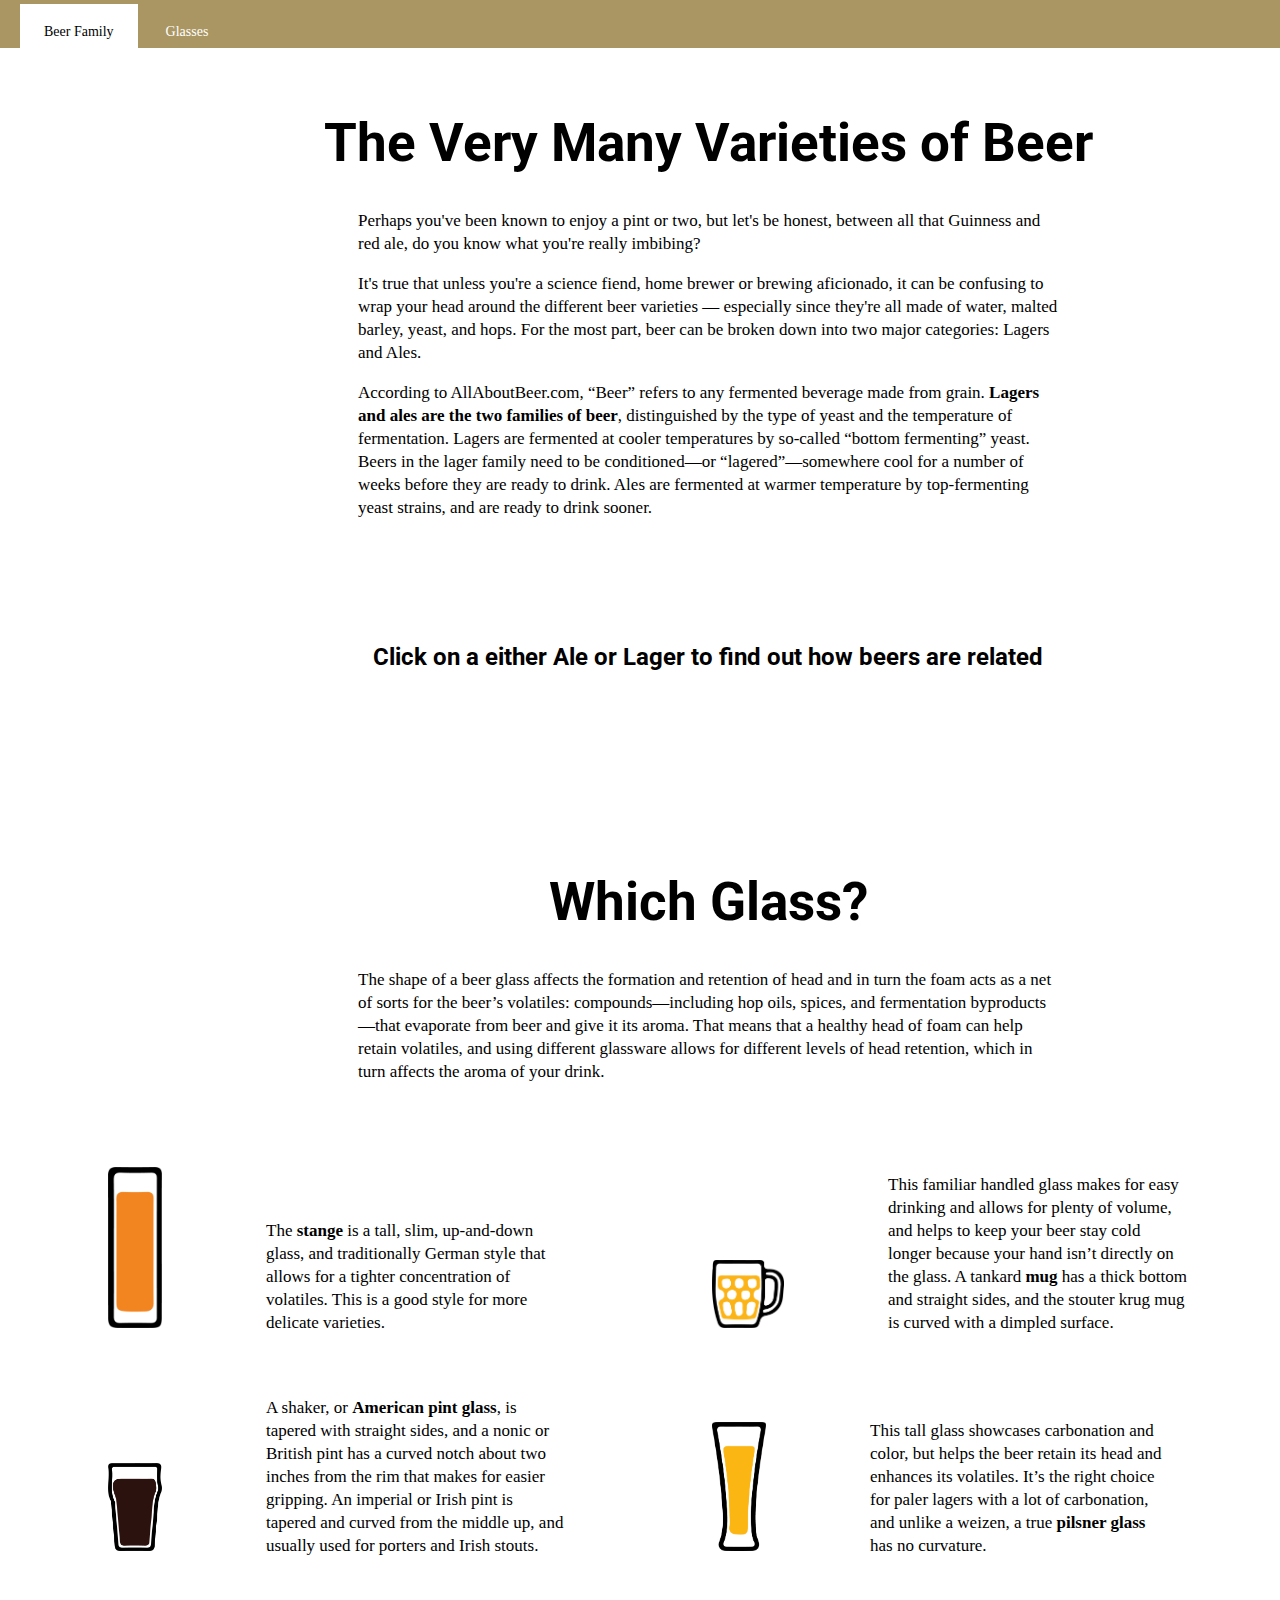
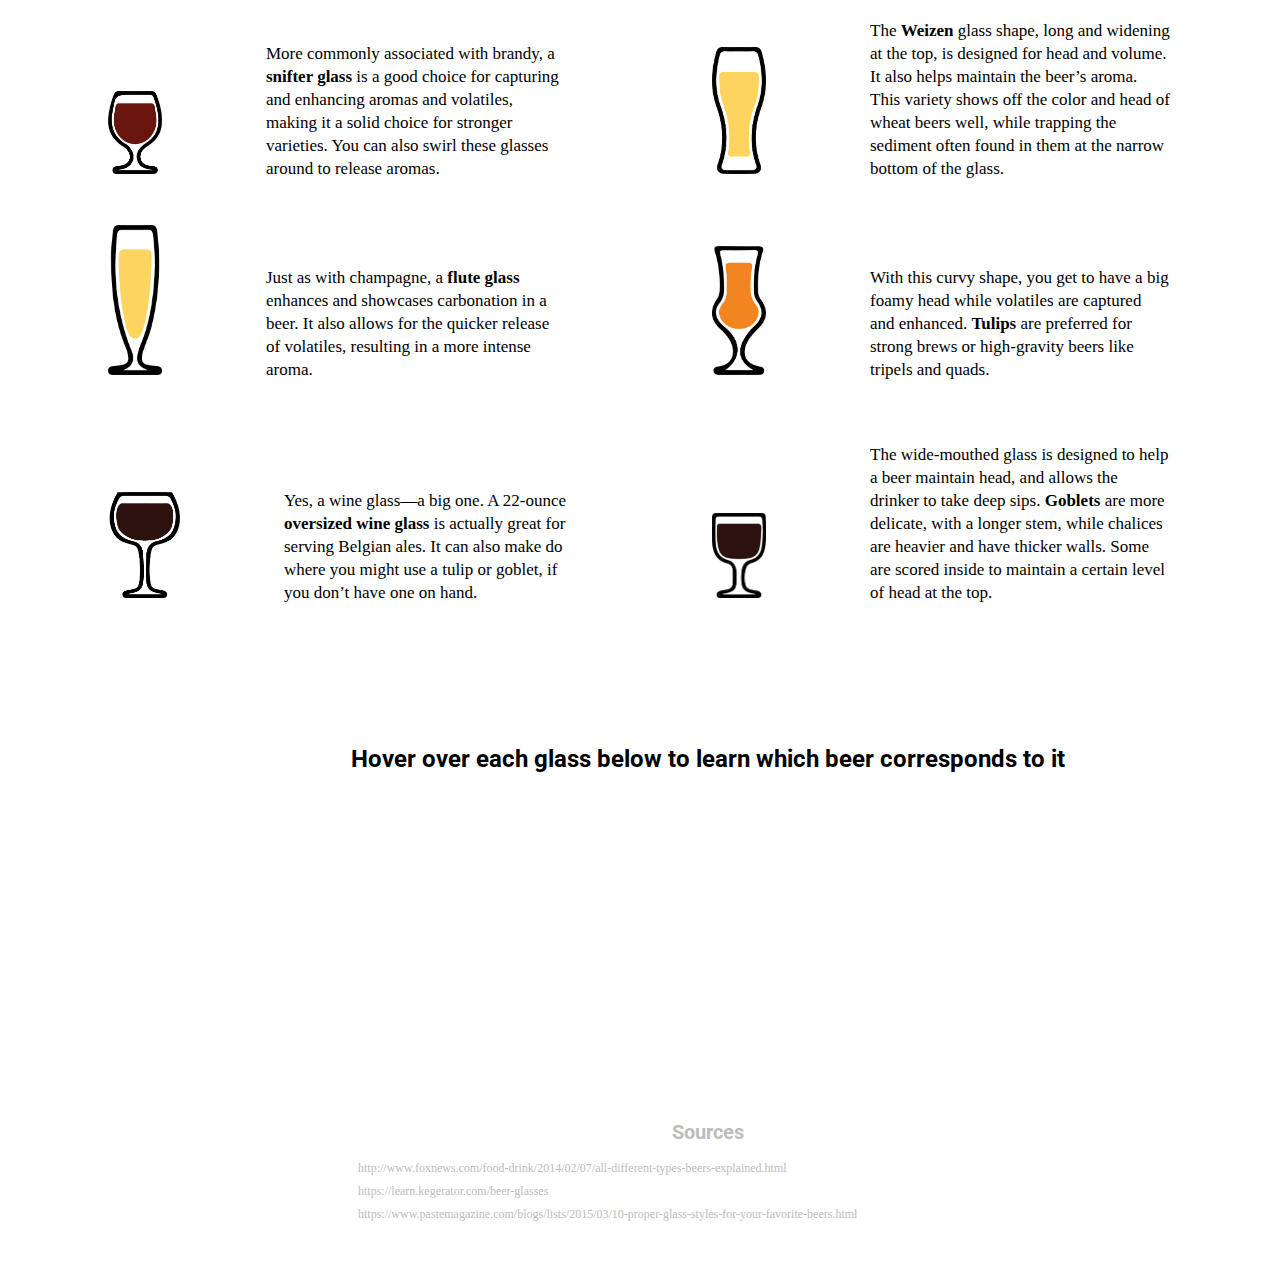
==== Beer-Project/index.html @ 9129c649 "Add files via upload" ====
<!DOCTYPE html>
<meta charset="utf-8">

<header>
<script src="https://ajax.googleapis.com/ajax/libs/jquery/3.2.1/jquery.min.js"></script>
<script
  src="https://code.jquery.com/jquery-1.8.3.min.js"
  integrity="sha256-YcbK69I5IXQftf/mYD8WY0/KmEDCv1asggHpJk1trM8="
  crossorigin="anonymous"></script>

<link href="https://fonts.googleapis.com/css?family=Roboto:100" rel="stylesheet">


<style>

section {
  padding-top: 40px;
}

.node {
  cursor: pointer;
}

.node circle {
  fill: #fff;
  stroke: steelblue;
  stroke-width: 1.5px;
}

.node text {
  font: 10px sans-serif;
}

.link {
  fill: none;
  stroke: #ccc;
  stroke-width: 1.5px;
}

.glassinfo{
  width: 600px;
  /*height: 400px;*/
  margin: 10 10 10 10;
  border: 0 0 0 0;
  display: inline-block;

}



.glassinfo p{
  display: inline-block;
  margin-left: auto ;
  margin-right: auto ;
  position: relative;
  padding: 28px 0 0 100px;

}

.wrapper {
  width: 1400px;
  height: 1000px;
  margin: 0 auto;
  position: relative;
  padding: 28px 0 0 0;
}

.glasses {
  width: 1400px;
/*  display: block;*/
  margin: auto;
  margin-left: auto ;
  margin-right: auto ;
  position: relative;
  padding: 28px 0 0 0;
}

.glassicon {
  display: inline-block;
  margin-left: auto ;
  margin-right: auto ;
  position: relative;
  padding: 28px 0 0 100px;
}

.instructions {
    height: 33px
    padding-top:100px

}

p {
  font-family: Georgia;
  font-size: 17px;
  width: 50%;
  margin-left: auto;
  margin-right: auto;
  line-height:23px;

}

h1 {
  font-family: "Roboto", Helvetica, Arial, sans-serif;
  font-size:53px;
  text-align: center;


}

h3 {
  font-family: "Roboto", Helvetica, Arial, sans-serif;
  font-size:24px;
  text-align: center;
  padding-top: 100px;
  padding-bottom: 50px;


}

nav {
  position: absolute;
  left: 0;
  right;
  0;
  top: 0px;
  background: #aa9663;
  display: block;
  width: 100%;
  padding: 4px 20px;
  height: 40px;
  z-index: 100;
}

nav a {
  font-family: "Georgia";
  font-size: 14px;
  color: #ffffff;
  padding: 20px 24px;
  display: block;
  float: left;
  text-decoration: none;
  margin-right: 4px;
}

nav a:hover,
nav a.active {
  background: white;
  color: black
}

.fixed {
  position: fixed;
  top: 0
}


</style>
</header>

<script type="text/javascript"> 
    //<![CDATA[ 
      window.onload=function(){ 
        $('nav a').on('click', function() {

    var scrollAnchor = $(this).attr('data-scroll'),
        scrollPoint = $('section[data-anchor="' + scrollAnchor + '"]').offset().top - 28;

    $('body,html').animate({
        scrollTop: scrollPoint
    }, 500);

    return false;

})


$(window).scroll(function() {
    var windscroll = $(window).scrollTop();
    if (windscroll >= 100) {
        $('nav').addClass('fixed');
        $('.wrapper section').each(function(i) {
            if ($(this).position().top <= windscroll - 20) {
                $('nav a.active').removeClass('active');
                $('nav a').eq(i).addClass('active');
            }
        });

    } else {

        $('nav').removeClass('fixed');
        $('nav a.active').removeClass('active');
        $('nav a:first').addClass('active');
    }

}).scroll();} 

</script> 



<head>
<title>The Very Many Varieties of Beer</title>
</head>

<body>
<script src="//d3js.org/d3.v3.min.js"></script>

<nav>

  <a href="#" data-scroll="top">Beer Family</a>
  <a href="#" data-scroll="WhichGlass">Glasses</a>

</nav>



<!-- EVERYTHING IS INSIDE THIS WRAPPER -->
<div class="wrapper">

   <section id="top" data-anchor="top">

    <h1>The Very Many Varieties of Beer</h1>

      <p>Perhaps you've been known to enjoy a pint or two, but let's be honest, between all that Guinness and red ale, do you know what you're really imbibing?</p>


      <p>It's true that unless you're a science fiend, home brewer or brewing aficionado, it can be confusing to wrap your head around the different beer varieties — especially since they're all made of water, malted barley, yeast, and hops. For the most part, beer can be broken down into two major categories: Lagers and Ales.</p>

      <p>According to AllAboutBeer.com, “Beer” refers to any fermented beverage made from grain. <b>Lagers and ales are the two families of beer</b>, distinguished by the type of yeast and the temperature of fermentation. Lagers are fermented at cooler temperatures by so-called “bottom fermenting” yeast. Beers in the lager family need to be conditioned—or “lagered”—somewhere cool for a number of weeks before they are ready to drink. Ales are fermented at warmer temperature by top-fermenting yeast strains, and are ready to drink sooner.</p>

      <div class="instructions">
        <h3>Click on a either Ale or Lager to find out how beers are related</h3>
      </div>

      

      <div class="tree">
        

      </div>

  </section>


  <section id="WhichGlass" data-anchor="WhichGlass">

    <h1 style="padding-top: 50px">Which Glass?</h1>

    <p>The shape of a beer glass affects the formation and retention of head and in turn the foam acts as a net of sorts for the beer’s volatiles: compounds—including hop oils, spices, and fermentation byproducts—that evaporate from beer and give it its aroma. That means that a healthy head of foam can help retain volatiles, and using different glassware allows for different levels of head retention, which in turn affects the aroma of your drink.</p>




    <div class="glasses" style="padding-bottom: 200px">

      <div class="glassinfo">
        <img class="glassicon" src="beer-glasses-icons/11.png" alt="Stange" height="9%" width="9%">
        <p>The <b>stange</b> is a tall, slim, up-and-down glass, and traditionally German style that allows for a tighter concentration of volatiles. This is a good style for more delicate varieties. </p>
        
      </div>

      <div class="glassinfo">
        <img class="glassicon" src="beer-glasses-icons/28.png" alt="Mug" height="12%" width="12%"> 
          
        <p>This familiar handled glass makes for easy drinking and allows for plenty of volume, and helps to keep your beer stay cold longer because your hand isn’t directly on the glass. A tankard <b>mug</b> has a thick bottom and straight sides, and the stouter krug mug is curved with a dimpled surface.</p>
        
      </div>

      <div class="glassinfo">
        <img class="glassicon" src="beer-glasses-icons/3.png" alt="Pint Glass" height="9%" width="9%">      
        <p>A shaker, or <b>American pint glass</b>, is tapered with straight sides, and a nonic or British pint has a curved notch about two inches from the rim that makes for easier gripping. An imperial or Irish pint is tapered and curved from the middle up, and usually used for porters and Irish stouts.</p>
        
      </div>

      <div class="glassinfo">
        <img class="glassicon" src="beer-glasses-icons/10.png" alt="Pilsner Glass" height="9%" width="9%">
        <p>This tall glass showcases carbonation and color, but helps the beer retain its head and enhances its volatiles. It’s the right choice for paler lagers with a lot of carbonation, and unlike a weizen, a true <b>pilsner glass</b> has no curvature.</p>
        
      </div>

      <div class="glassinfo">
        <img class="glassicon" src="beer-glasses-icons/12.png" alt="Snifter" height="9%" width="9%">
        <p>More commonly associated with brandy, a <b>snifter glass</b> is a good choice for capturing and enhancing aromas and volatiles, making it a solid choice for stronger varieties. You can also swirl these glasses around to release aromas.</p>
        
      </div>

      <div class="glassinfo">
        <img class="glassicon" src="beer-glasses-icons/7.png" alt="Weizen Glass" height="9%" width="9%">
        <p>The <b>Weizen</b> glass shape, long and widening at the top, is designed for head and volume. It also helps maintain the beer’s aroma. This variety shows off the color and head of wheat beers well, while trapping the sediment often found in them at the narrow bottom of the glass.</p>
        
      </div>

      <div class="glassinfo">
        <img class="glassicon" src="beer-glasses-icons/17.png" alt="Flute" height="9%" width="9%">
        <p>Just as with champagne, a <b>flute glass</b> enhances and showcases carbonation in a beer. It also allows for the quicker release of volatiles, resulting in a more intense aroma.</p>
        
      </div>

      <div class="glassinfo">
        <img class="glassicon" src="beer-glasses-icons/18.png" alt="Tulip" height="9%" width="9%">
        <p>With this curvy shape, you get to have a big foamy head while volatiles are captured and enhanced. <b>Tulips</b> are preferred for strong brews or high-gravity beers like tripels and quads.</p>
        
      </div>

      <div class="glassinfo">
        <img class="glassicon" src="beer-glasses-icons/31.png" alt="Oversized Wine Glass" height="12%" width="12%">
        <p>Yes, a wine glass—a big one. A 22-ounce <b>oversized wine glass</b> is actually great for serving Belgian ales. It can also make do where you might use a tulip or goblet, if you don’t have one on hand.</p>
        
      </div>

      <div class="glassinfo">
        <img class="glassicon" src="beer-glasses-icons/13.png" alt="Goblet" height="9%" width="9%">
        <p>The wide-mouthed glass is designed to help a beer maintain head, and allows the drinker to take deep sips. <b>Goblets</b> are more delicate, with a longer stem, while chalices are heavier and have thicker walls. Some are scored inside to maintain a certain level of head at the top.</p>
        
      </div>

      <div class="instructions">

        <h3>Hover over each glass below to learn which beer corresponds to it</h3>

      

    </div>

   
 
    </div>




  </section>
  <section class="sources" style="color: #bcbcbc; padding-bottom: 50px;">
    <h1 style="padding-top: 20px;  font-size: 20px">Sources</h1>

    <p style="font-size: 12px; margin: auto auto auto auto">http://www.foxnews.com/food-drink/2014/02/07/all-different-types-beers-explained.html</p>
    <p style="font-size: 12px; margin: auto auto auto auto">https://learn.kegerator.com/beer-glasses</p>
    <p style="font-size: 12px; margin: auto auto auto auto">https://www.pastemagazine.com/blogs/lists/2015/03/10-proper-glass-styles-for-your-favorite-beers.html</p>


    

  </section>


</div>





<script>






// NETWORK DIAGRAM BEGINS HERE


var margin = {top: 20, right: 120, bottom: 20, left: 120},
    width = 1360 - margin.right - margin.left,
    height = 500 - margin.top - margin.bottom;

var i = 0,
    duration = 750,
    root;

var tree = d3.layout.tree()
    .size([height, width]);

var diagonal = d3.svg.diagonal()
    .projection(function(d) { return [d.y, d.x]; });

var svg = d3.select("body").selectAll("div.tree").append("svg")
    .attr("width", width + margin.right + margin.left)
    .attr("height", height + margin.top + margin.bottom)
  .append("g")
    .attr("transform", "translate(" + margin.left + "," + margin.top + ")");

d3.json("flare2.json", function(error, flare) {
  if (error) throw error;

  root = flare;
  root.x0 = height / 2;
  root.y0 = 0;

  function collapse(d) {
    if (d.children) {
      d._children = d.children;
      d._children.forEach(collapse);
      d.children = null;
    }
  }

  root.children.forEach(collapse);
  update(root);
});

d3.select(self.frameElement).style("height", "800px");

function update(source) {

  // Compute the new tree layout.
  var nodes = tree.nodes(root).reverse(),
      links = tree.links(nodes);

  // Normalize for fixed-depth.
  nodes.forEach(function(d) { d.y = d.depth * 180; });

  // Update the nodes…
  var node = svg.selectAll("g.node")
      .data(nodes, function(d) { return d.id || (d.id = ++i); });

  // Enter any new nodes at the parent's previous position.
  var nodeEnter = node.enter().append("g")
      .attr("class", "node")
      .attr("transform", function(d) { return "translate(" + source.y0 + "," + source.x0 + ")"; })
      .on("click", click);

  nodeEnter.append("circle")
      .attr("class", "tree")
      .attr("r", 1e-6)
      .style("fill", function(d) { return d._children ? "lightsteelblue" : "#fff"; });

  nodeEnter.append("text")
      .attr("x", function(d) { return d.children || d._children ? -10 : 10; })
      .attr("dy", ".35em")
      .attr("text-anchor", function(d) { return d.children || d._children ? "end" : "start"; })
      .text(function(d) { return d.name; })
      .style("fill-opacity", function(d){
        if (d.beer == 1){
          return .1;
        } else{
          return 1e-6;

        }

      }
        )

      ;

  // Transition nodes to their new position.
  var nodeUpdate = node.transition()
      .duration(duration)
      .attr("transform", function(d) { return "translate(" + d.y + "," + d.x + ")"; });

  nodeUpdate.select("circle")
      .attr("r", 4.5)
      .style("fill", function(d) { 
        if (d.beer == 1){
          return "#aa9663"
        } else{
          return d._children ? "lightsteelblue" : "#fff"; }

        }
        )
      .style("stroke", function(d) { 
        if (d.beer == 1){
          return "#645326"
        } else{
          return "steelblue"; }

        }
        )
      ;

  nodeUpdate.select("text")
      .style("fill-opacity", 1)
      .style("fill", function(d){
        if (d.beer == 1){
          return "#645326";
        } else{
          return "black";

        }

      }
        )


      ;

  // Transition exiting nodes to the parent's new position.
  var nodeExit = node.exit().transition()
      .duration(duration)
      .attr("transform", function(d) { return "translate(" + source.y + "," + source.x + ")"; })
      .remove();

  nodeExit.select("circle")
      .attr("r", 1e-6);

  nodeExit.select("text")
      .style("fill-opacity", 1e-6);

  // Update the links…
  var link = svg.selectAll("path.link")
      .data(links, function(d) { return d.target.id; });

  // Enter any new links at the parent's previous position.
  link.enter().insert("path", "g")
      .attr("class", "link")
      .attr("d", function(d) {
        var o = {x: source.x0, y: source.y0};
        return diagonal({source: o, target: o});
      });

  // Transition links to their new position.
  link.transition()
      .duration(duration)
      .attr("d", diagonal);

  // Transition exiting nodes to the parent's new position.
  link.exit().transition()
      .duration(duration)
      .attr("d", function(d) {
        var o = {x: source.x, y: source.y};
        return diagonal({source: o, target: o});
      })
      .remove();

  // Stash the old positions for transition.
  nodes.forEach(function(d) {
    d.x0 = d.x;
    d.y0 = d.y;
  });
}

// Toggle children on click.
function click(d) {
  if (d.children) {
    d._children = d.children;
    d.children = null;
  } else {
    d.children = d._children;
    d._children = null;
  }
  update(d);
}

</script>


<!-- D3 FOR NETWORK OF BEER AND GLASSES -->

<script>


  

var width = 1460,
    height = 700

var svg2 = d3.select("body").selectAll("div.glasses").append("svg")
    .attr("width", width)
    .attr("class", "networkgraph")
    .attr("height", height);

var force = d3.layout.force()
    .gravity(.04)
    .distance(90)
    .charge(-100)
    .size([width, height]);

d3.json("graphFile3.json", function(json) {

  json.links.forEach(function(d){
    d.source = d.source_id;    
    d.target = d.target_id;
  });
  
  force
      .nodes(json.nodes)
      .links(json.links)
      .start();

  var link = svg2.selectAll(".link")
      .data(json.links)
    .enter().append("line")
      .attr("class", "link")
    .style("stroke-width", function(d) { return Math.sqrt(d.weight); });

  var node = svg2.selectAll(".node")
      .data(json.nodes)
    .enter().append("g")
      .attr("class", "node")
      .attr("class2", function(d){
        return d.source_id;
      })
      .on("mouseover", mouseover)
      .on("mouseout", mouseout)
      .on("click",click)
      .call(force.drag);


  svg2.append("image")
      .attr("xlink:href", function(d) { return "beer-glasses-icons/snifter.png"; })
      .attr("class", "snifterr")
      .attr("x", "15px")
      .attr("y", "0px")
      .attr("width", "100px")
      .attr("height", "100px")
      .on("mouseover", mouseoverSnifter)
      .on("mouseout", mouseout);

  svg2.append("image")
      .attr("xlink:href", function(d) { return "beer-glasses-icons/flute.png"; })
      .attr("class", "flutee")
      .attr("x", "15px")
      .attr("y", "115px")
      .attr("width", "100px")
      .attr("height", "100px")
      .on("mouseover", mouseoverFlute)
      .on("mouseout", mouseout);

  svg2.append("image")
      .attr("xlink:href", function(d) { return "beer-glasses-icons/stange.png"; })
      .attr("class", "stangee")
      .attr("x", "15px")
      .attr("y", "230px")
      .attr("width", "100px")
      .attr("height", "100px")
      .on("mouseover", mouseoverStange)
      .on("mouseout", mouseout);

  svg2.append("image")
      .attr("xlink:href", function(d) { return "beer-glasses-icons/tulip.png"; })
      .attr("class", "tulipp")
      .attr("x", "15px")
      .attr("y", "345px")
      .attr("width", "100px")
      .attr("height", "100px")
      .on("mouseover", mouseoverTulip)
      .on("mouseout", mouseout);;

  svg2.append("image")
      .attr("xlink:href", function(d) { return "beer-glasses-icons/oversizedwine.png"; })
      .attr("class", "oversizedwinee")
      .attr("x", "15px")
      .attr("y", "460px")
      .attr("width", "100px")
      .attr("height", "100px")
      .on("mouseover", mouseoverOversizewine)
      .on("mouseout", mouseout);;

  svg2.append("image")
      .attr("xlink:href", function(d) { return "beer-glasses-icons/mug.png"; })
      .attr("class", "mugg")
      .attr("x", "115px")
      .attr("y", "0px")
      .attr("width", "100px")
      .attr("height", "100px")
      .on("mouseover", mouseoverMug)
      .on("mouseout", mouseout);;

  svg2.append("image")
      .attr("xlink:href", function(d) { return "beer-glasses-icons/goblet.png"; })
      .attr("class", "goblett")
      .attr("x", "115px")
      .attr("y", "115px")
      .attr("width", "100px")
      .attr("height", "100px")
      .on("mouseover", mouseoverGoblet)
      .on("mouseout", mouseout);;

  svg2.append("image")
      .attr("xlink:href", function(d) { return "beer-glasses-icons/pint.png"; })
      .attr("class", "pintt")
      .attr("x", "115px")
      .attr("y", "230px")
      .attr("width", "100px")
      .attr("height", "100px")
      .on("mouseover", mouseoverPint)
      .on("mouseout", mouseout);;

  svg2.append("image")
      .attr("xlink:href", function(d) { return "beer-glasses-icons/weizen.png"; })
      .attr("class", "weizenn")
      .attr("x", "115px")
      .attr("y", "345px")
      .attr("width", "100px")
      .attr("height", "100px")
      .on("mouseover", mouseoverWeizen)
      .on("mouseout", mouseout);;

  svg2.append("image")
      .attr("xlink:href", function(d) { return "beer-glasses-icons/pilsner.png"; })
      .attr("class", "pilsnerr")
      .attr("x", "115px")
      .attr("y", "460px")
      .attr("width", "100px")
      .attr("height", "100px")
      .on("mouseover", mouseoverPilsner)
      .on("mouseout", mouseout);;





  Allglasses = d3.selectAll(".glass")



  function mouseoverSnifter(){

    svg2.append("text")
    .attr("class", "glassName")
    .text("Snifter")
    .attr("x", "35px")
    .attr("y", "650px")
    .style("fill", "black")
    .style("font-size","75px")


    var str1 = "."
    var lst = [
    "American.Strong.Ale",
    "Barely.wine",
    "Belgian.Dark.Ale",
    "Belgian.Pale.Ale",
    "Belgian.Strong.Dark.Ale",
    "Belgian.Strong.Pale.Ale",
    "Double.IPA",
    "Eisbock",
    "Flanders.Red.Ale",
    "Foreign.Stout",
    "Fruit",
    "Gueuze",
    "Imperial.Stout",
    "Old.Ale",
    "Oud.Bruin",
    "Quadrupel",
    "Scotch Ale",
    "Tripel",
    "Wheat.wine"
    ]

    for (var i = 0; i < lst.length; i++) {
      d3.selectAll("circle").filter(str1.concat(lst[i]))
      .style("fill","#99fd17")
      .transition()
      .duration(50)
      .attr("r", 10)
    }



  }

  function mouseoverFlute(){

    svg2.append("text")
    .attr("class", "glassName")
    .text("Flute")
    .attr("x", "35px")
    .attr("y", "650px")
    .style("fill", "black")
    .style("font-size","75px")


    var str1 = "."
    var lst = [
    "American.Wild.Ale",
    "Biere.de.Champagne",
    "Bock",
    "Eisbock",
    "European.Strong.Lager",
    "Faro",
    "Flanders.Red.Ale",
    "Fruit",
    "German.Pilsener",
    "Gueuze",
    "Maibock",
    "Munich.Dunkel",
    "Schwarzbier",
    "Unblended",
    "Vienna.Lager",
    "Weizenbock"
    ]

    for (var i = 0; i < lst.length; i++) {
      d3.selectAll("circle").filter(str1.concat(lst[i]))
      .style("fill","#99fd17")
      .transition()
      // .duration(50)
      .attr("r", 10)
    }

  }

  function mouseoverWeizen(){

    svg2.append("text")
    .attr("class", "glassName")
    .text("Weizen")
    .attr("x", "35px")
    .attr("y", "650px")
    .style("fill", "black")
    .style("font-size","75px")

    var str1 = "."
    var lst = [
    "American Wheat Ale",
    "Dunkel",
    "Gose",
    "Hefeweizen",
    "Weizen",
    "Weizenbock"
    ]

    for (var i = 0; i < lst.length; i++) {
      d3.selectAll("circle").filter(str1.concat(lst[i]))
      .style("fill","#99fd17")
      .transition()
      .duration(50)
      .attr("r", 10)
    }

  }

  function mouseoverStange(){
    svg2.append("text")
    .attr("class", "glassName")
    .text("Stange")
    .attr("x", "35px")
    .attr("y", "650px")
    .style("fill", "black")
    .style("font-size","75px")

    var str1 = "."
    var lst = [
    "Altbier",
    "Bock",
    "Faro",
    "Fruit",
    "Gose",
    "Gueuze",
    "Kolsch",
    "Rauchbier",
    "Unblended"
    ]

    for (var i = 0; i < lst.length; i++) {
      d3.selectAll("circle").filter(str1.concat(lst[i]))
      .style("fill","#99fd17")
      .transition()
      .duration(50)
      .attr("r", 10)
    }

  }

  function mouseoverTulip(){
    svg2.append("text")
    .attr("class", "glassName")
    .text("Tulip")
    .attr("x", "35px")
    .attr("y", "650px")
    .style("fill", "black")
    .style("font-size","75px")


    var str1 = "."
    var lst = [
    "American.Wild.Ale",
    "Belgian.Dark",
    "Belgian.Pale.Ale",
    "Belgian.Strong.Dark.Ale",
    "Belgian.Strong.Pale.Ale",
    "Biere.de.Garde",
    "Double.IPA",
    "Flanders.Red.Ale",
    "Fruit",
    "Gueuze",
    "Oud.Bruin",
    "Quadrupel",
    "Saison",
    "Scotch.Ale"
    ]

    for (var i = 0; i < lst.length; i++) {
      d3.selectAll("circle").filter(str1.concat(lst[i]))
      .style("fill","#99fd17")
      .transition()
      .duration(50)
      .attr("r", 10)
    }

  }

  function mouseoverOversizewine(){
    svg2.append("text")
    .attr("class", "glassName")
    .text("Oversized Wine Glass")
    .attr("x", "35px")
    .attr("y", "650px")
    .style("fill", "black")
    .style("font-size","75px")


    var str1 = "."
    var lst = [
    "American.Wild.Ale",
    "Belgian.Dark.Ale",
    "Belgian.Pale.Ale",
    "Belgian.Strong.Dark.Ale",
    "Belgian.Strong.Pale.Ale",
    "Biere.de.Garde",
    "Double.IPA",
    "Eisbock",
    "Imperial.Stout",
    "Old.Ale",
    "Saison",
    "Wheat.wine"
    ]

    for (var i = 0; i < lst.length; i++) {
      d3.selectAll("circle").filter(str1.concat(lst[i]))
      .style("fill","#99fd17")
      .transition()
      .duration(50)
      .attr("r", 10)
    }

  }

  function mouseoverMug(){
    svg2.append("text")
    .attr("class", "glassName")
    .text("Strouter Mug")
    .attr("x", "35px")
    .attr("y", "650px")
    .style("fill", "black")
    .style("font-size","75px")


    var str1 = "."
    var lst = [
    "Amber.Ale",
    "American.Pale.Ale",
    "American.Porter",
    "American.Stout",
    "American.Strong.Ale",
    "American.Wheat.Ale",
    "Baltic.Porter",
    "Black.IPA",
    "Blonde.Ale",
    "Bock",
    "Brown.Ale",
    "California.Common",
    "Cream.Ale",
    "Doppelbock",
    "English.Pale.Ale",
    "English.Porter",
    "English.Strong.Ale",
    "European.Dark.Lager",
    "Fruit",
    "German.Pilsener",
    "India.Pale.Ale",
    "Keller.bier",
    "Helles",
    "Malt.Liquor",
    "Marzen",
    "Mild.Ale",
    "Oatmeal.Stout",
    "ESB",
    "Rauchbier",
    "Roggenbier",
    "Sahti",
    "Sweet.Stout",
    "Vienna.Lager",
    "Witbier"
    ]

    for (var i = 0; i < lst.length; i++) {
      d3.selectAll("circle").filter(str1.concat(lst[i]))
      .style("fill","#99fd17")
      .transition()
      .duration(50)
      .attr("r", 10)
    }

  }

  function mouseoverGoblet(){
    svg2.append("text")
    .attr("class", "glassName")
    .text("Goblet")
    .attr("x", "35px")
    .attr("y", "650px")
    .style("fill", "black")
    .style("font-size","75px")


    var str1 = "."
    var lst = [
    "Belgian.Strong.Dark.Ale",
    "Berliner.Weisse",
    "Dubbel",
    "Quadrupel",
    "Tripel"
    ]

    for (var i = 0; i < lst.length; i++) {
      d3.selectAll("circle").filter(str1.concat(lst[i]))
      .style("fill","#99fd17")
      .transition()
      .duration(50)
      .attr("r", 10)
    }

  }

  function mouseoverPint(){
    svg2.append("text")
    .attr("class", "glassName")
    .text("Pint")
    .attr("x", "35px")
    .attr("y", "650px")
    .style("fill", "black")
    .style("font-size","75px")


    var str1 = "."
    var lst = [
    "Amber.Ale",
    "American.Adjunct.Lager",
    "American.Dark",
    "American.Pale.Ale",
    "American.Porter",
    "American.Stout",
    "American.Strong.Ale",
    "American.Wheat.Ale",
    "Baltic.Porter",
    "Barely.Wine",
    "Berliner.Weisse",
    "Blonde.Ale",
    "Brown.Ale",
    "California.Common",
    "Cream.Ale",
    "Bitter",
    "English.Porter",
    "English.Strong.Ale",
    "European.Dark.Lager",
    "Foreign.Stout",
    "Fruit",
    "Imperial.Stout",
    "India.Pale.Ale",
    "Light.Ale",
    "Malt.Liquor",
    "Marzen",
    "Mild.Ale",
    "Oatmeal.Stout",
    "Old.Ale",
    "ESB",
    "Pumpkin.Ale",
    "Sahti",
    "Saison",
    "Scotch.Ale",
    "Sweet.Stout",
    "Winter.Warmer",
    "Witbier"
    ]

    for (var i = 0; i < lst.length; i++) {
      d3.selectAll("circle").filter(str1.concat(lst[i]))
      .style("fill","#99fd17")
      .transition()
      .duration(50)
      .attr("r", 10)
    }

  }

  function mouseoverPilsner(){
     svg2.append("text")
    .attr("class", "glassName")
    .text("Pilsner")
    .attr("x", "35px")
    .attr("y", "650px")
    .style("fill", "black")
    .style("font-size","75px")


    var str1 = "."
    var lst = [

    "American.Imperial.Pilsner",
    "American.Adjunct.Lager",
    "Pilsner",
    "American.Pale.Lager",
    "Bock",
    "California.Common",
    "Doppelbock",
    "Dortmunder",
    "European.Dark.Lager",
    "European.Pale.Lager",
    "European.Strong.Lager",
    "German.Pilsener",
    "Japanese Rice Lager",
    "Helles",
    "Malt.Liquor",
    "Munich.Dunkel",
    "Schwarzbier",
    "Vienna.Lager",
    "Witbier"

    ]

    for (var i = 0; i < lst.length; i++) {
      d3.selectAll("circle").filter(str1.concat(lst[i]))
      .style("fill","#99fd17")
      .transition()
      .duration(50)
      .attr("r", 10)
    }

  }



  function mouseover(){

    d3.select(this).select("circle")
    .transition()
    .duration(50)
    // .style("fill","#99fd17")
    .attr("r", function(d) { 

        if (d.group == 1){
          return 52;

        } else if (d.group == 2){
          return 15;

        } else if (d.group == 3){
          return 10;

        } else if (d.group == 4){
          return 8;

        } else if (d.group == 5){
          return 5;

        } else {
          return 1;

        }

      });

    d3.select(this).select("text")
    .style("font-size","100%")

 ;
  }



  function mouseout(){

    d3.selectAll(".glassName").remove()
    d3.select(".networkgraph").selectAll("circle")
    // .transition()
    // .duration(450)
    .style("fill","white")
    .attr("r", function(d) { 

        if (d.group == 1){
          return 50;

        } else if (d.group == 2){
          return 10;

        } else if (d.group == 3){
          return 6;

        } else if (d.group == 4){
          return 4;

        } else if (d.group == 5){
          return 2;

        } else if (d.group == 6){
          return 1;

        } else {
          return 4.5;

        }

      })

    d3.select(this).select("text")
    .style("font-size","10px")






    ;
  }

  node.append("circle")
  //DEPENDING ON 'GROUP' SIZE, THE RADIUS OF THE CIRCLE IS LARGER
  //MAKES THE CLASS NAME OF EACH CIRCLE EQUAL TO THE NAME OF THE BEER
      .attr("class", function(d){
        return d.name;
      })
      .attr("r", function(d) { 

        if (d.group == 1){
          return 50;

        } else if (d.group == 2){
          return 10;

        } else if (d.group == 3){
          return 6;

        } else if (d.group == 4){
          return 4;

        } else if (d.group == 5){
          return 2;

        } else if (d.group == 6){
          return 1;

        } else {
          return 4.5;

        }

      });

  node.append("text")
      // PLACEMENT OF THE TEXT IN RELATION TO THE NODE
      .style("font-size","10px")
      .attr("dx",function(d) {
        if (d.name == "Lager"){
          return -18;

        } else if (d.name == "Ale"){
          return -12;
        }
          else {
          return 12;

        }})

      .attr("dy", ".35em")
      .text(function(d) { return d.name })
      .style("fill",function(d){
        if (d.group == 6){
          return "black"
        }


      })
      

      ;

  force.on("tick", function() {
    link.attr("x1", function(d) { return d.source.x; })
        .attr("y1", function(d) { return d.source.y; })
        .attr("x2", function(d) { return d.target.x; })
        .attr("y2", function(d) { return d.target.y; });

    node.attr("transform", function(d) { return "translate(" + d.x + "," + d.y + ")"; });
  });
});

</script>










</body>
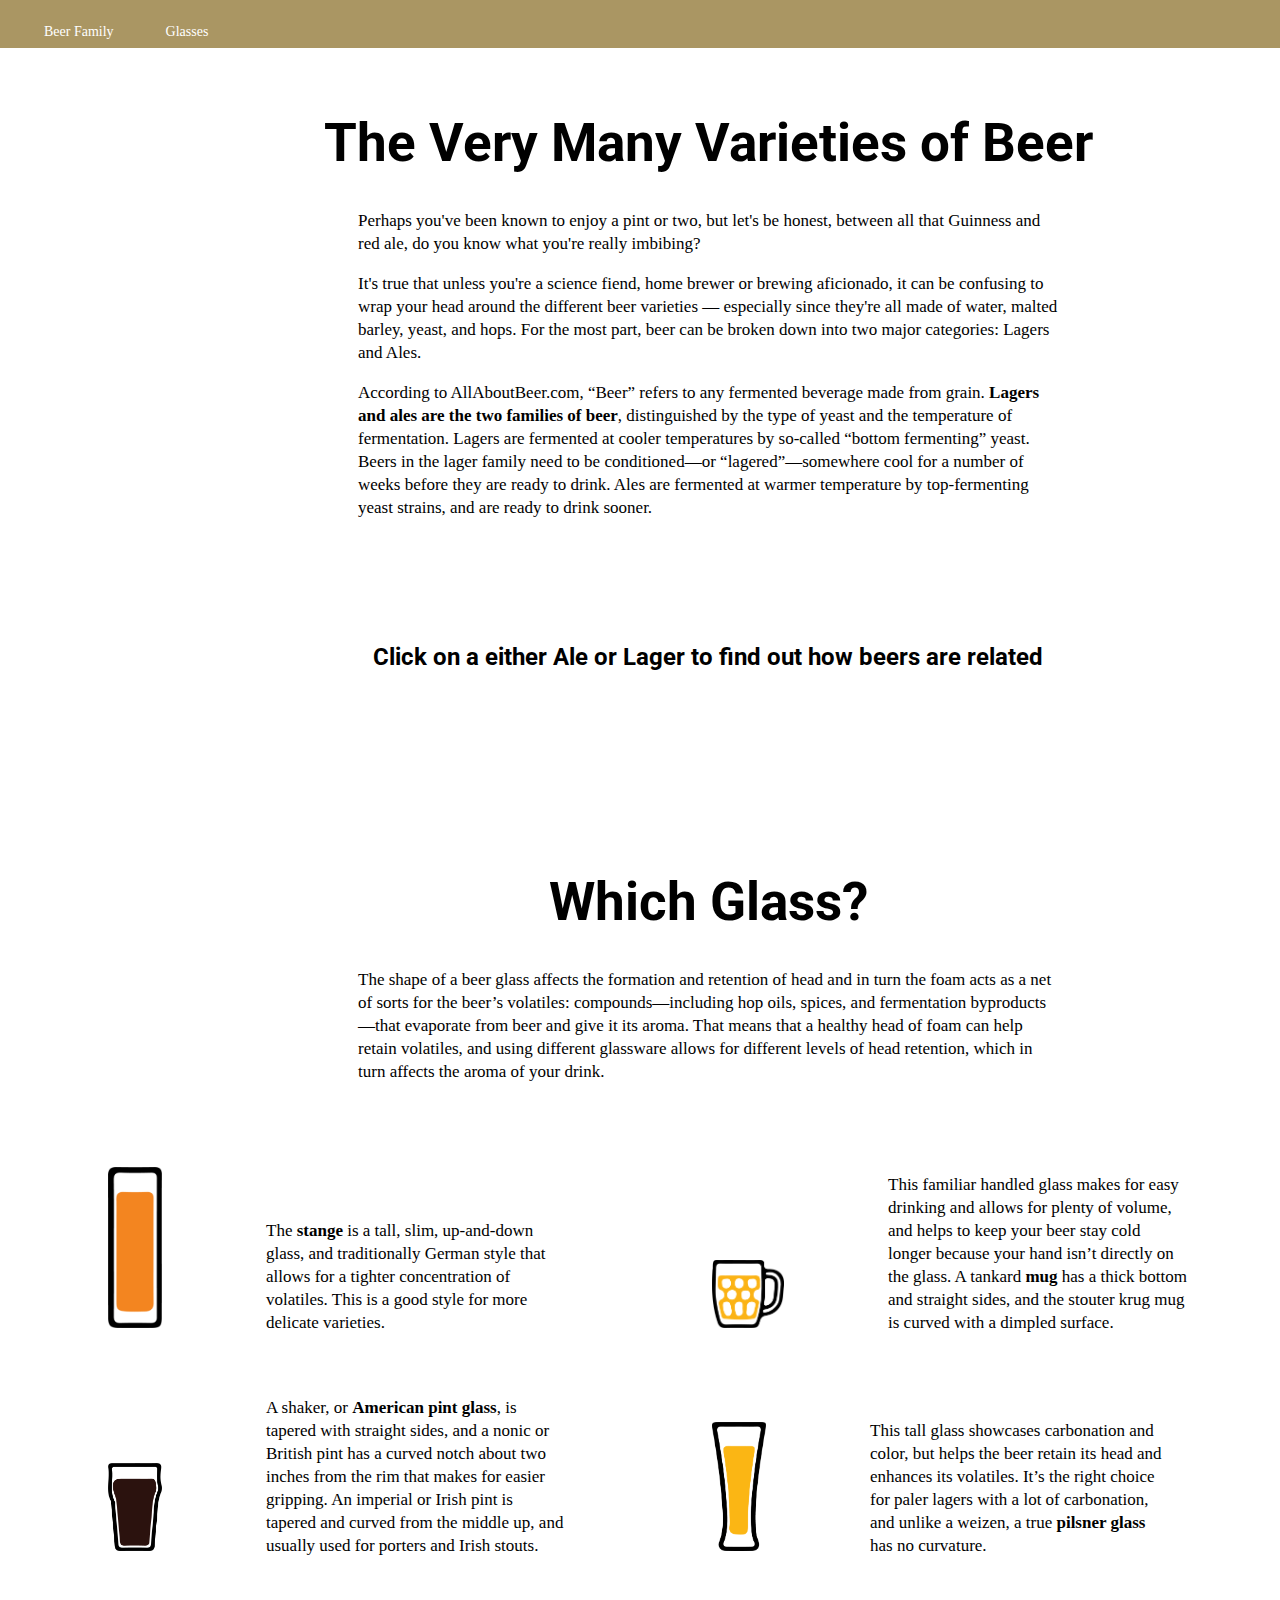
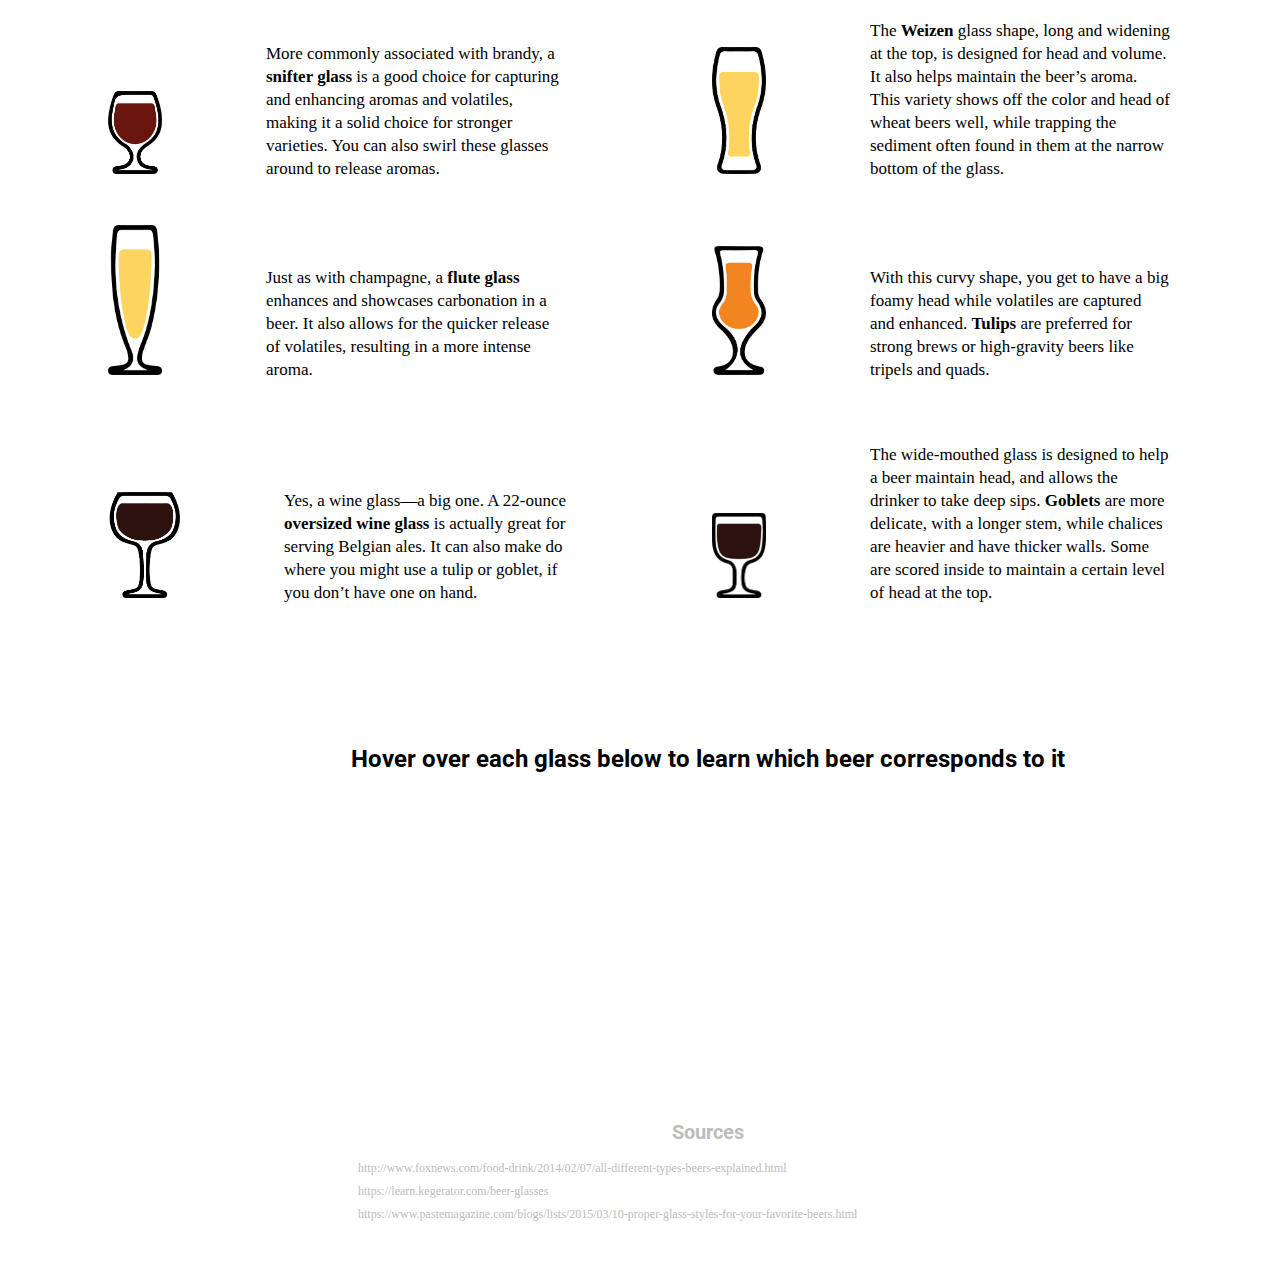
==== commit 125d41a1: "finishCoding" ====
--- a/Beer-Project/index.html
+++ b/Beer-Project/index.html
@@ -1,1289 +1,850 @@
 <!DOCTYPE html>
 <meta charset="utf-8">
 
-<header>
-<script src="https://ajax.googleapis.com/ajax/libs/jquery/3.2.1/jquery.min.js"></script>
-<script
-  src="https://code.jquery.com/jquery-1.8.3.min.js"
-  integrity="sha256-YcbK69I5IXQftf/mYD8WY0/KmEDCv1asggHpJk1trM8="
-  crossorigin="anonymous"></script>
-
-<link href="https://fonts.googleapis.com/css?family=Roboto:100" rel="stylesheet">
-
-
-<style>
-
-section {
-  padding-top: 40px;
-}
-
-.node {
-  cursor: pointer;
-}
-
-.node circle {
-  fill: #fff;
-  stroke: steelblue;
-  stroke-width: 1.5px;
-}
-
-.node text {
-  font: 10px sans-serif;
-}
-
-.link {
-  fill: none;
-  stroke: #ccc;
-  stroke-width: 1.5px;
-}
-
-.glassinfo{
-  width: 600px;
-  /*height: 400px;*/
-  margin: 10 10 10 10;
-  border: 0 0 0 0;
-  display: inline-block;
-
-}
-
-
-
-.glassinfo p{
-  display: inline-block;
-  margin-left: auto ;
-  margin-right: auto ;
-  position: relative;
-  padding: 28px 0 0 100px;
-
-}
-
-.wrapper {
-  width: 1400px;
-  height: 1000px;
-  margin: 0 auto;
-  position: relative;
-  padding: 28px 0 0 0;
-}
-
-.glasses {
-  width: 1400px;
-/*  display: block;*/
-  margin: auto;
-  margin-left: auto ;
-  margin-right: auto ;
-  position: relative;
-  padding: 28px 0 0 0;
-}
-
-.glassicon {
-  display: inline-block;
-  margin-left: auto ;
-  margin-right: auto ;
-  position: relative;
-  padding: 28px 0 0 100px;
-}
-
-.instructions {
-    height: 33px
-    padding-top:100px
-
-}
-
-p {
-  font-family: Georgia;
-  font-size: 17px;
-  width: 50%;
-  margin-left: auto;
-  margin-right: auto;
-  line-height:23px;
-
-}
-
-h1 {
-  font-family: "Roboto", Helvetica, Arial, sans-serif;
-  font-size:53px;
-  text-align: center;
-
-
-}
-
-h3 {
-  font-family: "Roboto", Helvetica, Arial, sans-serif;
-  font-size:24px;
-  text-align: center;
-  padding-top: 100px;
-  padding-bottom: 50px;
-
-
-}
-
-nav {
-  position: absolute;
-  left: 0;
-  right;
-  0;
-  top: 0px;
-  background: #aa9663;
-  display: block;
-  width: 100%;
-  padding: 4px 20px;
-  height: 40px;
-  z-index: 100;
-}
-
-nav a {
-  font-family: "Georgia";
-  font-size: 14px;
-  color: #ffffff;
-  padding: 20px 24px;
-  display: block;
-  float: left;
-  text-decoration: none;
-  margin-right: 4px;
-}
-
-nav a:hover,
-nav a.active {
-  background: white;
-  color: black
-}
-
-.fixed {
-  position: fixed;
-  top: 0
-}
-
-
-</style>
-</header>
-
-<script type="text/javascript"> 
-    //<![CDATA[ 
-      window.onload=function(){ 
-        $('nav a').on('click', function() {
-
-    var scrollAnchor = $(this).attr('data-scroll'),
-        scrollPoint = $('section[data-anchor="' + scrollAnchor + '"]').offset().top - 28;
-
-    $('body,html').animate({
-        scrollTop: scrollPoint
-    }, 500);
-
-    return false;
-
-})
-
-
-$(window).scroll(function() {
-    var windscroll = $(window).scrollTop();
-    if (windscroll >= 100) {
-        $('nav').addClass('fixed');
-        $('.wrapper section').each(function(i) {
-            if ($(this).position().top <= windscroll - 20) {
-                $('nav a.active').removeClass('active');
-                $('nav a').eq(i).addClass('active');
-            }
+<head>
+  <script src="https://ajax.googleapis.com/ajax/libs/jquery/3.2.1/jquery.min.js"></script>
+  <script src="//d3js.org/d3.v3.min.js"></script>
+  <script
+    src="https://code.jquery.com/jquery-1.8.3.min.js"
+    integrity="sha256-YcbK69I5IXQftf/mYD8WY0/KmEDCv1asggHpJk1trM8="
+    crossorigin="anonymous"></script>
+  <link href="https://fonts.googleapis.com/css?family=Roboto:100" rel="stylesheet">
+  <style>
+
+    section {
+      padding-top: 40px;
+    }
+
+    .node {
+      cursor: pointer;
+    }
+
+    .node circle {
+      fill: #fff;
+      stroke: steelblue;
+      stroke-width: 1.5px;
+    }
+
+    .node text {
+      font: 10px sans-serif;
+    }
+
+    .link {
+      fill: none;
+      stroke: #ccc;
+      stroke-width: 1.5px;
+    }
+
+    .glassinfo{
+      width: 600px;
+      /*height: 400px;*/
+      margin: 10 10 10 10;
+      border: 0 0 0 0;
+      display: inline-block;
+
+    }
+
+
+
+    .glassinfo p{
+      display: inline-block;
+      margin-left: auto ;
+      margin-right: auto ;
+      position: relative;
+      padding: 28px 0 0 100px;
+
+    }
+
+    .wrapper {
+      width: 1400px;
+      height: 1000px;
+      margin: 0 auto;
+      position: relative;
+      padding: 28px 0 0 0;
+    }
+
+    .glasses {
+      width: 1400px;
+    /*  display: block;*/
+      margin: auto;
+      margin-left: auto ;
+      margin-right: auto ;
+      position: relative;
+      padding: 28px 0 0 0;
+    }
+
+    .glassicon {
+      display: inline-block;
+      margin-left: auto ;
+      margin-right: auto ;
+      position: relative;
+      padding: 28px 0 0 100px;
+    }
+
+    .instructions {
+        height: 33px
+        padding-top:100px
+
+    }
+
+    p {
+      font-family: Georgia;
+      font-size: 17px;
+      width: 50%;
+      margin-left: auto;
+      margin-right: auto;
+      line-height:23px;
+
+    }
+
+    h1 {
+      font-family: "Roboto", Helvetica, Arial, sans-serif;
+      font-size:53px;
+      text-align: center;
+
+
+    }
+
+    h3 {
+      font-family: "Roboto", Helvetica, Arial, sans-serif;
+      font-size:24px;
+      text-align: center;
+      padding-top: 100px;
+      padding-bottom: 50px;
+
+
+    }
+
+    nav {
+      position: absolute;
+      left: 0;
+      right;
+      0;
+      top: 0px;
+      background: #aa9663;
+      display: block;
+      width: 100%;
+      padding: 4px 20px;
+      height: 40px;
+      z-index: 100;
+    }
+
+    nav a {
+      font-family: "Georgia";
+      font-size: 14px;
+      color: #ffffff;
+      padding: 20px 24px;
+      display: block;
+      float: left;
+      text-decoration: none;
+      margin-right: 4px;
+    }
+
+    nav a:hover,
+    nav a.active {
+      background: white;
+      color: black
+    }
+
+    .fixed {
+      position: fixed;
+      top: 0
+    }
+  </style>
+
+  <title>The Very Many Varieties of Beer</title>
+</head>
+
+<body>
+  <!-- function and effects about nav bar -->
+  <script type="text/javascript">
+    window.onload=function(){
+      //click to scroll to certain place and have different style
+      $('nav a').on('click', function() {
+
+        var scrollAnchor = $(this).attr('data-scroll'),
+            scrollPoint = $('section[data-anchor="' + scrollAnchor + '"]').offset().top - 35;
+
+        $('body,html').animate({
+            scrollTop: scrollPoint
+        }, 500);
+
+        return false;
+      })
+
+      //style of nav bar changes according to the scolled place
+      $(window).scroll(function() {
+          var windscroll = $(window).scrollTop();
+          if (windscroll >= 50) {
+              $('nav').addClass('fixed');
+              $('.wrapper section').each(function(i) {
+                  if ($(this).position().top <= windscroll + 35) {
+                      $('nav a.active').removeClass('active');
+                      $('nav a').eq(i).addClass('active');
+                  }
+              });
+
+          } else {
+              $('nav').removeClass('fixed');
+              $('nav a.active').removeClass('active');
+              $('nav a:first').addClass('active');
+          }
+      });
+    }
+  </script>
+
+  <nav>
+    <a href="#" data-scroll="top">Beer Family</a>
+    <a href="#" data-scroll="WhichGlass">Glasses</a>
+  </nav>
+
+  <!-- HTML FOR STRUCTURE IS INSIDE THIS WRAPPER -->
+  <div class="wrapper">
+
+    <section id="top" data-anchor="top">
+
+      <h1>The Very Many Varieties of Beer</h1>
+
+        <p>Perhaps you've been known to enjoy a pint or two, but let's be honest, between all that Guinness and red ale, do you know what you're really imbibing?</p>
+
+
+        <p>It's true that unless you're a science fiend, home brewer or brewing aficionado, it can be confusing to wrap your head around the different beer varieties — especially since they're all made of water, malted barley, yeast, and hops. For the most part, beer can be broken down into two major categories: Lagers and Ales.</p>
+
+        <p>According to AllAboutBeer.com, “Beer” refers to any fermented beverage made from grain. <b>Lagers and ales are the two families of beer</b>, distinguished by the type of yeast and the temperature of fermentation. Lagers are fermented at cooler temperatures by so-called “bottom fermenting” yeast. Beers in the lager family need to be conditioned—or “lagered”—somewhere cool for a number of weeks before they are ready to drink. Ales are fermented at warmer temperature by top-fermenting yeast strains, and are ready to drink sooner.</p>
+
+        <div class="instructions">
+          <h3>Click on a either Ale or Lager to find out how beers are related</h3>
+        </div>
+
+        <div class="tree">
+        </div>
+    </section>
+
+    <section id="WhichGlass" data-anchor="WhichGlass">
+
+      <h1 style="padding-top: 50px">Which Glass?</h1>
+
+      <p>The shape of a beer glass affects the formation and retention of head and in turn the foam acts as a net of sorts for the beer’s volatiles: compounds—including hop oils, spices, and fermentation byproducts—that evaporate from beer and give it its aroma. That means that a healthy head of foam can help retain volatiles, and using different glassware allows for different levels of head retention, which in turn affects the aroma of your drink.</p>
+
+
+
+
+      <div class="glasses" style="padding-bottom: 200px">
+
+        <div class="glassinfo">
+          <img class="glassicon" src="beer-glasses-icons/11.png" alt="Stange" height="9%" width="9%">
+          <p>The <b>stange</b> is a tall, slim, up-and-down glass, and traditionally German style that allows for a tighter concentration of volatiles. This is a good style for more delicate varieties. </p>
+        </div>
+
+        <div class="glassinfo">
+          <img class="glassicon" src="beer-glasses-icons/28.png" alt="Mug" height="12%" width="12%">
+
+          <p>This familiar handled glass makes for easy drinking and allows for plenty of volume, and helps to keep your beer stay cold longer because your hand isn’t directly on the glass. A tankard <b>mug</b> has a thick bottom and straight sides, and the stouter krug mug is curved with a dimpled surface.</p>
+        </div>
+
+        <div class="glassinfo">
+          <img class="glassicon" src="beer-glasses-icons/3.png" alt="Pint Glass" height="9%" width="9%">
+          <p>A shaker, or <b>American pint glass</b>, is tapered with straight sides, and a nonic or British pint has a curved notch about two inches from the rim that makes for easier gripping. An imperial or Irish pint is tapered and curved from the middle up, and usually used for porters and Irish stouts.</p>
+        </div>
+
+        <div class="glassinfo">
+          <img class="glassicon" src="beer-glasses-icons/10.png" alt="Pilsner Glass" height="9%" width="9%">
+          <p>This tall glass showcases carbonation and color, but helps the beer retain its head and enhances its volatiles. It’s the right choice for paler lagers with a lot of carbonation, and unlike a weizen, a true <b>pilsner glass</b> has no curvature.</p>
+        </div>
+
+        <div class="glassinfo">
+          <img class="glassicon" src="beer-glasses-icons/12.png" alt="Snifter" height="9%" width="9%">
+          <p>More commonly associated with brandy, a <b>snifter glass</b> is a good choice for capturing and enhancing aromas and volatiles, making it a solid choice for stronger varieties. You can also swirl these glasses around to release aromas.</p>
+        </div>
+
+        <div class="glassinfo">
+          <img class="glassicon" src="beer-glasses-icons/7.png" alt="Weizen Glass" height="9%" width="9%">
+          <p>The <b>Weizen</b> glass shape, long and widening at the top, is designed for head and volume. It also helps maintain the beer’s aroma. This variety shows off the color and head of wheat beers well, while trapping the sediment often found in them at the narrow bottom of the glass.</p>
+        </div>
+
+        <div class="glassinfo">
+          <img class="glassicon" src="beer-glasses-icons/17.png" alt="Flute" height="9%" width="9%">
+          <p>Just as with champagne, a <b>flute glass</b> enhances and showcases carbonation in a beer. It also allows for the quicker release of volatiles, resulting in a more intense aroma.</p>
+        </div>
+
+        <div class="glassinfo">
+          <img class="glassicon" src="beer-glasses-icons/18.png" alt="Tulip" height="9%" width="9%">
+          <p>With this curvy shape, you get to have a big foamy head while volatiles are captured and enhanced. <b>Tulips</b> are preferred for strong brews or high-gravity beers like tripels and quads.</p>
+        </div>
+
+        <div class="glassinfo">
+          <img class="glassicon" src="beer-glasses-icons/31.png" alt="Oversized Wine Glass" height="12%" width="12%">
+          <p>Yes, a wine glass—a big one. A 22-ounce <b>oversized wine glass</b> is actually great for serving Belgian ales. It can also make do where you might use a tulip or goblet, if you don’t have one on hand.</p>
+        </div>
+
+        <div class="glassinfo">
+          <img class="glassicon" src="beer-glasses-icons/13.png" alt="Goblet" height="9%" width="9%">
+          <p>The wide-mouthed glass is designed to help a beer maintain head, and allows the drinker to take deep sips. <b>Goblets</b> are more delicate, with a longer stem, while chalices are heavier and have thicker walls. Some are scored inside to maintain a certain level of head at the top.</p>
+        </div>
+
+        <div class="instructions">
+
+          <h3>Hover over each glass below to learn which beer corresponds to it</h3>
+        </div>
+      </div>
+    </section>
+
+    <section class="sources" style="color: #bcbcbc; padding-bottom: 50px;">
+      <h1 style="padding-top: 20px;  font-size: 20px">Sources</h1>
+
+      <p style="font-size: 12px; margin: auto auto auto auto">http://www.foxnews.com/food-drink/2014/02/07/all-different-types-beers-explained.html</p>
+      <p style="font-size: 12px; margin: auto auto auto auto">https://learn.kegerator.com/beer-glasses</p>
+      <p style="font-size: 12px; margin: auto auto auto auto">https://www.pastemagazine.com/blogs/lists/2015/03/10-proper-glass-styles-for-your-favorite-beers.html</p>
+    </section>
+
+  </div>
+
+  <!-- D3 FOR FAMILY TREE -->
+  <script>
+
+    var margin = {top: 20, right: 120, bottom: 20, left: 120},
+        width = 1360 - margin.right - margin.left,
+        height = 500 - margin.top - margin.bottom;
+
+    var i = 0,
+        duration = 750,
+        root;
+
+    var tree = d3.layout.tree()
+        .size([height, width]);
+
+    var diagonal = d3.svg.diagonal()
+        .projection(function(d) { return [d.y, d.x]; });
+
+    var svg = d3.select("body").selectAll("div.tree").append("svg")
+        .attr("width", width + margin.right + margin.left)
+        .attr("height", height + margin.top + margin.bottom)
+      .append("g")
+        .attr("transform", "translate(" + margin.left + "," + margin.top + ")");
+
+    d3.json("flare2.json", function(error, flare) {
+      if (error) throw error;
+
+      root = flare;
+      root.x0 = height / 2;
+      root.y0 = 0;
+
+      function collapse(d) {
+        if (d.children) {
+          d._children = d.children;
+          d._children.forEach(collapse);
+          d.children = null;
+        }
+      }
+
+      root.children.forEach(collapse);
+      update(root);
+    });
+
+    d3.select(self.frameElement).style("height", "800px");
+
+    function update(source) {
+
+      // Compute the new tree layout.
+      var nodes = tree.nodes(root).reverse(),
+          links = tree.links(nodes);
+
+      // Normalize for fixed-depth.
+      nodes.forEach(function(d) { d.y = d.depth * 180; });
+
+      // Update the nodes…
+      var node = svg.selectAll("g.node")
+          .data(nodes, function(d) { return d.id || (d.id = ++i); });
+
+      // Enter any new nodes at the parent's previous position.
+      var nodeEnter = node.enter().append("g")
+          .attr("class", "node")
+          .attr("transform", function(d) { return "translate(" + source.y0 + "," + source.x0 + ")"; })
+          .on("click", click);
+
+      nodeEnter.append("circle")
+          .attr("class", "tree")
+          .attr("r", 1e-6)
+          .style("fill", function(d) { return d._children ? "lightsteelblue" : "#fff"; });
+
+      nodeEnter.append("text")
+          .attr("x", function(d) { return d.children || d._children ? -10 : 10; })
+          .attr("dy", ".35em")
+          .attr("text-anchor", function(d) { return d.children || d._children ? "end" : "start"; })
+          .text(function(d) { return d.name; })
+          .style("fill-opacity", function(d){
+            if (d.beer == 1){
+              return .1;
+            } else{
+              return 1e-6;
+
+            }
+
+          }
+            )
+
+          ;
+
+      // Transition nodes to their new position.
+      var nodeUpdate = node.transition()
+          .duration(duration)
+          .attr("transform", function(d) { return "translate(" + d.y + "," + d.x + ")"; });
+
+      nodeUpdate.select("circle")
+          .attr("r", 4.5)
+          .style("fill", function(d) {
+            if (d.beer == 1){
+              return "#aa9663"
+            } else{
+              return d._children ? "lightsteelblue" : "#fff"; }
+
+            }
+            )
+          .style("stroke", function(d) {
+            if (d.beer == 1){
+              return "#645326"
+            } else{
+              return "steelblue"; }
+
+            }
+            )
+          ;
+
+      nodeUpdate.select("text")
+          .style("fill-opacity", 1)
+          .style("fill", function(d){
+            if (d.beer == 1){
+              return "#645326";
+            } else{
+              return "black";
+
+            }
+
+          }
+            )
+
+
+          ;
+
+      // Transition exiting nodes to the parent's new position.
+      var nodeExit = node.exit().transition()
+          .duration(duration)
+          .attr("transform", function(d) { return "translate(" + source.y + "," + source.x + ")"; })
+          .remove();
+
+      nodeExit.select("circle")
+          .attr("r", 1e-6);
+
+      nodeExit.select("text")
+          .style("fill-opacity", 1e-6);
+
+      // Update the links…
+      var link = svg.selectAll("path.link")
+          .data(links, function(d) { return d.target.id; });
+
+      // Enter any new links at the parent's previous position.
+      link.enter().insert("path", "g")
+          .attr("class", "link")
+          .attr("d", function(d) {
+            var o = {x: source.x0, y: source.y0};
+            return diagonal({source: o, target: o});
+          });
+
+      // Transition links to their new position.
+      link.transition()
+          .duration(duration)
+          .attr("d", diagonal);
+
+      // Transition exiting nodes to the parent's new position.
+      link.exit().transition()
+          .duration(duration)
+          .attr("d", function(d) {
+            var o = {x: source.x, y: source.y};
+            return diagonal({source: o, target: o});
+          })
+          .remove();
+
+      // Stash the old positions for transition.
+      nodes.forEach(function(d) {
+        d.x0 = d.x;
+        d.y0 = d.y;
+      });
+    }
+
+    // Toggle children on click.
+    function click(d) {
+      if (d.children) {
+        d._children = d.children;
+        d.children = null;
+      } else {
+        d.children = d._children;
+        d._children = null;
+      }
+      update(d);
+    }
+  </script>
+
+
+  <!-- D3 FOR NETWORK OF BEER AND GLASSES -->
+  <script>
+    //set up the artboard for visualization
+    var width = 1460,
+        height = 700
+    var svg2 = d3.select("body").selectAll("div.glasses").append("svg")
+        .attr("width", width)
+        .attr("class", "networkgraph")
+        .attr("height", height);
+
+    //set the force field
+    var force = d3.layout.force()
+        .gravity(.04)
+        .distance(90)
+        .charge(-100)
+        .size([width, height]);
+
+    //base on the json data to  do visualization
+    d3.json("graphFile3.json", function(json) {
+
+      //add attributes named "source"/"target" to inherit "source_id"/"target_id"
+        json.links.forEach(function(d){
+          d.source = d.source_id;
+          d.target = d.target_id;
         });
 
-    } else {
-
-        $('nav').removeClass('fixed');
-        $('nav a.active').removeClass('active');
-        $('nav a:first').addClass('active');
-    }
-
-}).scroll();} 
-
-</script> 
-
-
-
-<head>
-<title>The Very Many Varieties of Beer</title>
-</head>
-
-<body>
-<script src="//d3js.org/d3.v3.min.js"></script>
-
-<nav>
-
-  <a href="#" data-scroll="top">Beer Family</a>
-  <a href="#" data-scroll="WhichGlass">Glasses</a>
-
-</nav>
-
-
-
-<!-- EVERYTHING IS INSIDE THIS WRAPPER -->
-<div class="wrapper">
-
-   <section id="top" data-anchor="top">
-
-    <h1>The Very Many Varieties of Beer</h1>
-
-      <p>Perhaps you've been known to enjoy a pint or two, but let's be honest, between all that Guinness and red ale, do you know what you're really imbibing?</p>
-
-
-      <p>It's true that unless you're a science fiend, home brewer or brewing aficionado, it can be confusing to wrap your head around the different beer varieties — especially since they're all made of water, malted barley, yeast, and hops. For the most part, beer can be broken down into two major categories: Lagers and Ales.</p>
-
-      <p>According to AllAboutBeer.com, “Beer” refers to any fermented beverage made from grain. <b>Lagers and ales are the two families of beer</b>, distinguished by the type of yeast and the temperature of fermentation. Lagers are fermented at cooler temperatures by so-called “bottom fermenting” yeast. Beers in the lager family need to be conditioned—or “lagered”—somewhere cool for a number of weeks before they are ready to drink. Ales are fermented at warmer temperature by top-fermenting yeast strains, and are ready to drink sooner.</p>
-
-      <div class="instructions">
-        <h3>Click on a either Ale or Lager to find out how beers are related</h3>
-      </div>
-
-      
-
-      <div class="tree">
-        
-
-      </div>
-
-  </section>
-
-
-  <section id="WhichGlass" data-anchor="WhichGlass">
-
-    <h1 style="padding-top: 50px">Which Glass?</h1>
-
-    <p>The shape of a beer glass affects the formation and retention of head and in turn the foam acts as a net of sorts for the beer’s volatiles: compounds—including hop oils, spices, and fermentation byproducts—that evaporate from beer and give it its aroma. That means that a healthy head of foam can help retain volatiles, and using different glassware allows for different levels of head retention, which in turn affects the aroma of your drink.</p>
-
-
-
-
-    <div class="glasses" style="padding-bottom: 200px">
-
-      <div class="glassinfo">
-        <img class="glassicon" src="beer-glasses-icons/11.png" alt="Stange" height="9%" width="9%">
-        <p>The <b>stange</b> is a tall, slim, up-and-down glass, and traditionally German style that allows for a tighter concentration of volatiles. This is a good style for more delicate varieties. </p>
-        
-      </div>
-
-      <div class="glassinfo">
-        <img class="glassicon" src="beer-glasses-icons/28.png" alt="Mug" height="12%" width="12%"> 
-          
-        <p>This familiar handled glass makes for easy drinking and allows for plenty of volume, and helps to keep your beer stay cold longer because your hand isn’t directly on the glass. A tankard <b>mug</b> has a thick bottom and straight sides, and the stouter krug mug is curved with a dimpled surface.</p>
-        
-      </div>
-
-      <div class="glassinfo">
-        <img class="glassicon" src="beer-glasses-icons/3.png" alt="Pint Glass" height="9%" width="9%">      
-        <p>A shaker, or <b>American pint glass</b>, is tapered with straight sides, and a nonic or British pint has a curved notch about two inches from the rim that makes for easier gripping. An imperial or Irish pint is tapered and curved from the middle up, and usually used for porters and Irish stouts.</p>
-        
-      </div>
-
-      <div class="glassinfo">
-        <img class="glassicon" src="beer-glasses-icons/10.png" alt="Pilsner Glass" height="9%" width="9%">
-        <p>This tall glass showcases carbonation and color, but helps the beer retain its head and enhances its volatiles. It’s the right choice for paler lagers with a lot of carbonation, and unlike a weizen, a true <b>pilsner glass</b> has no curvature.</p>
-        
-      </div>
-
-      <div class="glassinfo">
-        <img class="glassicon" src="beer-glasses-icons/12.png" alt="Snifter" height="9%" width="9%">
-        <p>More commonly associated with brandy, a <b>snifter glass</b> is a good choice for capturing and enhancing aromas and volatiles, making it a solid choice for stronger varieties. You can also swirl these glasses around to release aromas.</p>
-        
-      </div>
-
-      <div class="glassinfo">
-        <img class="glassicon" src="beer-glasses-icons/7.png" alt="Weizen Glass" height="9%" width="9%">
-        <p>The <b>Weizen</b> glass shape, long and widening at the top, is designed for head and volume. It also helps maintain the beer’s aroma. This variety shows off the color and head of wheat beers well, while trapping the sediment often found in them at the narrow bottom of the glass.</p>
-        
-      </div>
-
-      <div class="glassinfo">
-        <img class="glassicon" src="beer-glasses-icons/17.png" alt="Flute" height="9%" width="9%">
-        <p>Just as with champagne, a <b>flute glass</b> enhances and showcases carbonation in a beer. It also allows for the quicker release of volatiles, resulting in a more intense aroma.</p>
-        
-      </div>
-
-      <div class="glassinfo">
-        <img class="glassicon" src="beer-glasses-icons/18.png" alt="Tulip" height="9%" width="9%">
-        <p>With this curvy shape, you get to have a big foamy head while volatiles are captured and enhanced. <b>Tulips</b> are preferred for strong brews or high-gravity beers like tripels and quads.</p>
-        
-      </div>
-
-      <div class="glassinfo">
-        <img class="glassicon" src="beer-glasses-icons/31.png" alt="Oversized Wine Glass" height="12%" width="12%">
-        <p>Yes, a wine glass—a big one. A 22-ounce <b>oversized wine glass</b> is actually great for serving Belgian ales. It can also make do where you might use a tulip or goblet, if you don’t have one on hand.</p>
-        
-      </div>
-
-      <div class="glassinfo">
-        <img class="glassicon" src="beer-glasses-icons/13.png" alt="Goblet" height="9%" width="9%">
-        <p>The wide-mouthed glass is designed to help a beer maintain head, and allows the drinker to take deep sips. <b>Goblets</b> are more delicate, with a longer stem, while chalices are heavier and have thicker walls. Some are scored inside to maintain a certain level of head at the top.</p>
-        
-      </div>
-
-      <div class="instructions">
-
-        <h3>Hover over each glass below to learn which beer corresponds to it</h3>
-
-      
-
-    </div>
-
-   
- 
-    </div>
-
-
-
-
-  </section>
-  <section class="sources" style="color: #bcbcbc; padding-bottom: 50px;">
-    <h1 style="padding-top: 20px;  font-size: 20px">Sources</h1>
-
-    <p style="font-size: 12px; margin: auto auto auto auto">http://www.foxnews.com/food-drink/2014/02/07/all-different-types-beers-explained.html</p>
-    <p style="font-size: 12px; margin: auto auto auto auto">https://learn.kegerator.com/beer-glasses</p>
-    <p style="font-size: 12px; margin: auto auto auto auto">https://www.pastemagazine.com/blogs/lists/2015/03/10-proper-glass-styles-for-your-favorite-beers.html</p>
-
-
-    
-
-  </section>
-
-
-</div>
-
-
-
-
-
-<script>
-
-
-
-
-
-
-// NETWORK DIAGRAM BEGINS HERE
-
-
-var margin = {top: 20, right: 120, bottom: 20, left: 120},
-    width = 1360 - margin.right - margin.left,
-    height = 500 - margin.top - margin.bottom;
-
-var i = 0,
-    duration = 750,
-    root;
-
-var tree = d3.layout.tree()
-    .size([height, width]);
-
-var diagonal = d3.svg.diagonal()
-    .projection(function(d) { return [d.y, d.x]; });
-
-var svg = d3.select("body").selectAll("div.tree").append("svg")
-    .attr("width", width + margin.right + margin.left)
-    .attr("height", height + margin.top + margin.bottom)
-  .append("g")
-    .attr("transform", "translate(" + margin.left + "," + margin.top + ")");
-
-d3.json("flare2.json", function(error, flare) {
-  if (error) throw error;
-
-  root = flare;
-  root.x0 = height / 2;
-  root.y0 = 0;
-
-  function collapse(d) {
-    if (d.children) {
-      d._children = d.children;
-      d._children.forEach(collapse);
-      d.children = null;
-    }
-  }
-
-  root.children.forEach(collapse);
-  update(root);
-});
-
-d3.select(self.frameElement).style("height", "800px");
-
-function update(source) {
-
-  // Compute the new tree layout.
-  var nodes = tree.nodes(root).reverse(),
-      links = tree.links(nodes);
-
-  // Normalize for fixed-depth.
-  nodes.forEach(function(d) { d.y = d.depth * 180; });
-
-  // Update the nodes…
-  var node = svg.selectAll("g.node")
-      .data(nodes, function(d) { return d.id || (d.id = ++i); });
-
-  // Enter any new nodes at the parent's previous position.
-  var nodeEnter = node.enter().append("g")
-      .attr("class", "node")
-      .attr("transform", function(d) { return "translate(" + source.y0 + "," + source.x0 + ")"; })
-      .on("click", click);
-
-  nodeEnter.append("circle")
-      .attr("class", "tree")
-      .attr("r", 1e-6)
-      .style("fill", function(d) { return d._children ? "lightsteelblue" : "#fff"; });
-
-  nodeEnter.append("text")
-      .attr("x", function(d) { return d.children || d._children ? -10 : 10; })
-      .attr("dy", ".35em")
-      .attr("text-anchor", function(d) { return d.children || d._children ? "end" : "start"; })
-      .text(function(d) { return d.name; })
-      .style("fill-opacity", function(d){
-        if (d.beer == 1){
-          return .1;
-        } else{
-          return 1e-6;
-
+      //have the force field influent on nodes(get all nodes from json) and links(get all links from json)
+        force
+            .nodes(json.nodes)
+            .links(json.links)
+            .start();
+
+      // draw lines to represent each link (the D3 way of adding/appending new elements)
+        var link = svg2.selectAll(".link")
+            .data(json.links)
+          .enter().append("line")
+            .attr("class", "link")
+          .style("stroke-width", function(d) { return Math.sqrt(d.weight); });
+
+      //create groups for nodes, and enable 3 basic effects (functions) on them
+        var node = svg2.selectAll(".node")
+            .data(json.nodes)
+          .enter().append("g")
+            .attr("class", "node")
+            .attr("glassTypes", function(d){
+              if(typeof d.glassType !== 'undefined'){
+                return d.glassType;
+              }
+              return 'none';
+            })
+            .attr("class2", function(d){
+              return d.source_id;
+            })
+            .on("mouseover", mouseover)
+            .on("mouseout", mouseout)
+            .on("click",click)
+            .call(force.drag);
+
+      //draw circle in each node group
+        node.append("circle")
+        //DEPENDING ON 'GROUP' SIZE, THE RADIUS OF THE CIRCLE IS LARGER
+        //MAKES THE CLASS NAME OF EACH CIRCLE EQUAL TO THE NAME OF THE BEER
+          .attr("class", function(d){
+            return d.name;
+          })
+          .attr("r", function(d) {
+
+            if (d.group == 1){
+              return 50;
+
+            } else if (d.group == 2){
+              return 10;
+
+            } else if (d.group == 3){
+              return 6;
+
+            } else if (d.group == 4){
+              return 4;
+
+            } else if (d.group == 5){
+              return 2;
+
+            } else if (d.group == 6){
+              return 1;
+
+            } else {
+              return 4.5;
+
+            }
+          })
+
+      //add text in each node group
+        node.append("text")
+            // PLACEMENT OF THE TEXT IN RELATION TO THE NODE
+            .style("font-size","10px")
+            .attr("dx",function(d) {
+              if (d.name == "Lager"){
+                return -18;
+              }else if (d.name == "Ale"){
+                return -12;
+              }else {
+                return 12;
+              }
+            })
+
+          .attr("dy", ".35em")
+          .text(function(d) { return d.name })
+          .style("fill",function(d){
+            if (d.group == 6){
+              return "black"
+            }
+          })
+
+      //illustrate glasses with their images on the side space
+        //array of names of glassIcons, each of them has two ways of calling: the 1st is for img file name, and the 2nd is for the name to show
+          var glassIcons = [
+            ["snifter", "Snifter"],
+            ["flute", "Flute"],
+            ["stange", "Stange"],
+            ["tulip", "Tulip"],
+            ["oversized", "Oversized Wine"],
+            ["mug", "Mug"],
+            ["goblet", "Goblet"],
+            ["pint", "Pint Glass"],
+            ["weizen", "Weizen Glass"],
+            ["pilsner", "Pilsner Glass"]
+          ]
+
+          var beerColors = ["#5F1C13", "#F8D574", "#E68A3C", "#E68A3C", "#28130F", "#F1B543", "#2b120e", "#4d140e", "#F8D473", "#fbb612"]
+
+        //add image and name of each glass at the side showcase, and enable 2 basic effects on them
+          var counter = 0
+          var colorCounter = 0
+          var x = 15
+          var y = 0
+
+          for (glass in glassIcons){
+
+            if (counter <= 4){
+              y = counter * 145
+            }
+            else{
+              x = 115;
+              y = 0
+              counter = 0;
+            }
+            counter ++;
+
+            //append beer color rectangle first in order to be behind the icon
+            svg2.append("rect")
+              .attr("x", x + 5)
+              .attr("y", y + 5)
+              .attr("width", "95px")
+              .attr("height", "95px")
+              .attr("fill", beerColors[colorCounter])
+              .attr("class", glassIcons[glass][0] + "beercolor")
+              .on("mouseover", mouseoverGlass)
+              .on("mouseout", mouseout);
+
+            //append white rectangle to cover colored rect
+            svg2.append("rect")
+              .attr("x", x + 5)
+              .attr("y", y + 5)
+              .attr("width", "95px")
+              .attr("height", "95px")
+              .attr("fill", "#ffffff")
+              .attr("class", glassIcons[glass][0] + "whiterect")
+              .on("mouseover", mouseoverGlass)
+              .on("mouseout", mouseout);
+
+              colorCounter++;
+
+            svg2.append("image")
+              .attr("xlink:href", function(d) { return "beer-glasses-icons/" + glassIcons[glass][0] + ".png"; })
+              .attr("class", glassIcons[glass][0])
+              .attr("x", x)
+              .attr("y", y)
+              .attr("width", "100px")
+              .attr("height", "100px")
+              .on("mouseover", mouseoverGlass)
+              .on("mouseout", mouseout);
+
+            svg2.append("text")
+              .text(glassIcons[glass][1])
+              .attr("x", x + 0)
+              .attr("y", y + 115)
+              .style("fill", "black")
+              .style("font-size","12px")
+              .style("font-weight", "bold")
+
+          }
+
+      //define functions for images of glass types
+        function mouseoverGlass(){
+          var glassesString = d3.select(this).attr("class")
+
+          d3.selectAll("g.node[glassTypes*="+ glassesString +" i]").select("circle")
+            .style("fill","#99fd17")
+            .transition()
+            .duration(50)
+            .attr("r", 10)
         }
 
-      }
-        )
-
-      ;
-
-  // Transition nodes to their new position.
-  var nodeUpdate = node.transition()
-      .duration(duration)
-      .attr("transform", function(d) { return "translate(" + d.y + "," + d.x + ")"; });
-
-  nodeUpdate.select("circle")
-      .attr("r", 4.5)
-      .style("fill", function(d) { 
-        if (d.beer == 1){
-          return "#aa9663"
-        } else{
-          return d._children ? "lightsteelblue" : "#fff"; }
-
+      //define functions for nodes
+        //click a node to highlight its related glass type(s) and ancestrous nodes
+        function click(){
+
+          //Click to highlight the related glass type(s)
+
+            // RETRIEVES THE BEER GLASS STRING FROM THE NODE
+            var glassesString = d3.select(this).attr("glassTypes")
+
+            //CREATE DICT FROM STRING AND BREAK STRING ON EVERY PIPE
+            var beerGlassList = glassesString.split('|')
+
+            for (beer in beerGlassList){
+              d3.selectAll("rect").filter("."+ beerGlassList[beer].split(' ')[0].toLowerCase() + "whiterect")
+              .transition()
+              .duration(900)
+              .attr("height", "5px")
+            }
+
+          //Click to highlight all ancestrous nodes
+            //get information about the clicked node
+            var clickedName = d3.select(this).select('text')[0][0].innerHTML;
+            var clickedId = d3.select(this)[0][0].__data__.index;
+            var clickedGroup = d3.select(this)[0][0].__data__.group;
+
+            //add every nodes to highlight into a list
+            var glowIdList = [clickedId];
+            for(i = clickedGroup; i > 1; i --){
+              clickedId = json.links[clickedId - 2].source_id;
+              glowIdList.push(clickedId);
+            }
+
+            //activate effect (color and size) on every node in the list
+            for(var i = 0; i < glowIdList.length; i++){
+              var selector = "[class2='" + glowIdList[i] + "']";
+
+              d3.select(selector).select("circle")
+              .transition()
+              .duration(50)
+              .style("fill","#99fd17")
+              .attr("r", function(d) {
+
+                  if (d.group == 1){
+                    return 52;
+
+                  } else if (d.group == 2){
+                    return 15;
+
+                  } else if (d.group == 3){
+                    return 10;
+
+                  } else if (d.group == 4){
+                    return 8;
+
+                  } else if (d.group == 5){
+                    return 5;
+
+                  } else {
+                    return 1;
+                  }
+                });
+
+              //settings about the transition effect
+              d3.select(selector).select("text")
+              .transition()
+              .duration(50)
+              .style("font-size","100%")
+            }
         }
-        )
-      .style("stroke", function(d) { 
-        if (d.beer == 1){
-          return "#645326"
-        } else{
-          return "steelblue"; }
-
+
+
+        //mouseover to highlight the node itself
+        function mouseover(){
+
+          d3.select(this).select("circle")
+          .transition()
+          .duration(50)
+          .style("fill","#99fd17")
+          .attr("r", function(d) {
+
+            if (d.group == 1){
+              return 52;
+
+            } else if (d.group == 2){
+              return 15;
+
+            } else if (d.group == 3){
+              return 10;
+
+            } else if (d.group == 4){
+              return 8;
+
+            } else if (d.group == 5){
+              return 5;
+
+            } else {
+              return 1;
+            }
+          });
+          d3.select(this).select("text")
+          .style("font-size","100%")
         }
-        )
-      ;
-
-  nodeUpdate.select("text")
-      .style("fill-opacity", 1)
-      .style("fill", function(d){
-        if (d.beer == 1){
-          return "#645326";
-        } else{
-          return "black";
-
+
+
+        //mouseout to inactivate all effects
+        function mouseout(){
+          // Return galsses to empty
+            d3.selectAll("rect")
+              .transition()
+              .duration(900)
+              .attr("height", "95px")
+
+          // Retuen nodes(circles and texts) to normal size and color
+            d3.selectAll(".glassName").remove()
+            d3.select(".networkgraph").selectAll("circle")
+            .style("fill","white")
+            .attr("r", function(d) {
+
+              if (d.group == 1){
+                return 50;
+
+              } else if (d.group == 2){
+                return 10;
+
+              } else if (d.group == 3){
+                return 6;
+
+              } else if (d.group == 4){
+                return 4;
+
+              } else if (d.group == 5){
+                return 2;
+
+              } else if (d.group == 6){
+                return 1;
+
+              } else {
+                return 4.5;
+
+              }
+            })
+
+            d3.select(".networkgraph").selectAll("text")
+            .style("font-size","10px")
         }
 
-      }
-        )
-
-
-      ;
-
-  // Transition exiting nodes to the parent's new position.
-  var nodeExit = node.exit().transition()
-      .duration(duration)
-      .attr("transform", function(d) { return "translate(" + source.y + "," + source.x + ")"; })
-      .remove();
-
-  nodeExit.select("circle")
-      .attr("r", 1e-6);
-
-  nodeExit.select("text")
-      .style("fill-opacity", 1e-6);
-
-  // Update the links…
-  var link = svg.selectAll("path.link")
-      .data(links, function(d) { return d.target.id; });
-
-  // Enter any new links at the parent's previous position.
-  link.enter().insert("path", "g")
-      .attr("class", "link")
-      .attr("d", function(d) {
-        var o = {x: source.x0, y: source.y0};
-        return diagonal({source: o, target: o});
-      });
-
-  // Transition links to their new position.
-  link.transition()
-      .duration(duration)
-      .attr("d", diagonal);
-
-  // Transition exiting nodes to the parent's new position.
-  link.exit().transition()
-      .duration(duration)
-      .attr("d", function(d) {
-        var o = {x: source.x, y: source.y};
-        return diagonal({source: o, target: o});
-      })
-      .remove();
-
-  // Stash the old positions for transition.
-  nodes.forEach(function(d) {
-    d.x0 = d.x;
-    d.y0 = d.y;
-  });
-}
-
-// Toggle children on click.
-function click(d) {
-  if (d.children) {
-    d._children = d.children;
-    d.children = null;
-  } else {
-    d.children = d._children;
-    d._children = null;
-  }
-  update(d);
-}
+      //turn on the forces
+        force.on("tick", function() {
+          link.attr("x1", function(d) { return d.source.x; })
+              .attr("y1", function(d) { return d.source.y; })
+              .attr("x2", function(d) { return d.target.x; })
+              .attr("y2", function(d) { return d.target.y; });
+
+          node.attr("transform", function(d) { return "translate(" + d.x + "," + d.y + ")"; });
+        });
+    });
 
 </script>
 
-
-<!-- D3 FOR NETWORK OF BEER AND GLASSES -->
-
-<script>
-
-
-  
-
-var width = 1460,
-    height = 700
-
-var svg2 = d3.select("body").selectAll("div.glasses").append("svg")
-    .attr("width", width)
-    .attr("class", "networkgraph")
-    .attr("height", height);
-
-var force = d3.layout.force()
-    .gravity(.04)
-    .distance(90)
-    .charge(-100)
-    .size([width, height]);
-
-d3.json("graphFile3.json", function(json) {
-
-  json.links.forEach(function(d){
-    d.source = d.source_id;    
-    d.target = d.target_id;
-  });
-  
-  force
-      .nodes(json.nodes)
-      .links(json.links)
-      .start();
-
-  var link = svg2.selectAll(".link")
-      .data(json.links)
-    .enter().append("line")
-      .attr("class", "link")
-    .style("stroke-width", function(d) { return Math.sqrt(d.weight); });
-
-  var node = svg2.selectAll(".node")
-      .data(json.nodes)
-    .enter().append("g")
-      .attr("class", "node")
-      .attr("class2", function(d){
-        return d.source_id;
-      })
-      .on("mouseover", mouseover)
-      .on("mouseout", mouseout)
-      .on("click",click)
-      .call(force.drag);
-
-
-  svg2.append("image")
-      .attr("xlink:href", function(d) { return "beer-glasses-icons/snifter.png"; })
-      .attr("class", "snifterr")
-      .attr("x", "15px")
-      .attr("y", "0px")
-      .attr("width", "100px")
-      .attr("height", "100px")
-      .on("mouseover", mouseoverSnifter)
-      .on("mouseout", mouseout);
-
-  svg2.append("image")
-      .attr("xlink:href", function(d) { return "beer-glasses-icons/flute.png"; })
-      .attr("class", "flutee")
-      .attr("x", "15px")
-      .attr("y", "115px")
-      .attr("width", "100px")
-      .attr("height", "100px")
-      .on("mouseover", mouseoverFlute)
-      .on("mouseout", mouseout);
-
-  svg2.append("image")
-      .attr("xlink:href", function(d) { return "beer-glasses-icons/stange.png"; })
-      .attr("class", "stangee")
-      .attr("x", "15px")
-      .attr("y", "230px")
-      .attr("width", "100px")
-      .attr("height", "100px")
-      .on("mouseover", mouseoverStange)
-      .on("mouseout", mouseout);
-
-  svg2.append("image")
-      .attr("xlink:href", function(d) { return "beer-glasses-icons/tulip.png"; })
-      .attr("class", "tulipp")
-      .attr("x", "15px")
-      .attr("y", "345px")
-      .attr("width", "100px")
-      .attr("height", "100px")
-      .on("mouseover", mouseoverTulip)
-      .on("mouseout", mouseout);;
-
-  svg2.append("image")
-      .attr("xlink:href", function(d) { return "beer-glasses-icons/oversizedwine.png"; })
-      .attr("class", "oversizedwinee")
-      .attr("x", "15px")
-      .attr("y", "460px")
-      .attr("width", "100px")
-      .attr("height", "100px")
-      .on("mouseover", mouseoverOversizewine)
-      .on("mouseout", mouseout);;
-
-  svg2.append("image")
-      .attr("xlink:href", function(d) { return "beer-glasses-icons/mug.png"; })
-      .attr("class", "mugg")
-      .attr("x", "115px")
-      .attr("y", "0px")
-      .attr("width", "100px")
-      .attr("height", "100px")
-      .on("mouseover", mouseoverMug)
-      .on("mouseout", mouseout);;
-
-  svg2.append("image")
-      .attr("xlink:href", function(d) { return "beer-glasses-icons/goblet.png"; })
-      .attr("class", "goblett")
-      .attr("x", "115px")
-      .attr("y", "115px")
-      .attr("width", "100px")
-      .attr("height", "100px")
-      .on("mouseover", mouseoverGoblet)
-      .on("mouseout", mouseout);;
-
-  svg2.append("image")
-      .attr("xlink:href", function(d) { return "beer-glasses-icons/pint.png"; })
-      .attr("class", "pintt")
-      .attr("x", "115px")
-      .attr("y", "230px")
-      .attr("width", "100px")
-      .attr("height", "100px")
-      .on("mouseover", mouseoverPint)
-      .on("mouseout", mouseout);;
-
-  svg2.append("image")
-      .attr("xlink:href", function(d) { return "beer-glasses-icons/weizen.png"; })
-      .attr("class", "weizenn")
-      .attr("x", "115px")
-      .attr("y", "345px")
-      .attr("width", "100px")
-      .attr("height", "100px")
-      .on("mouseover", mouseoverWeizen)
-      .on("mouseout", mouseout);;
-
-  svg2.append("image")
-      .attr("xlink:href", function(d) { return "beer-glasses-icons/pilsner.png"; })
-      .attr("class", "pilsnerr")
-      .attr("x", "115px")
-      .attr("y", "460px")
-      .attr("width", "100px")
-      .attr("height", "100px")
-      .on("mouseover", mouseoverPilsner)
-      .on("mouseout", mouseout);;
-
-
-
-
-
-  Allglasses = d3.selectAll(".glass")
-
-
-
-  function mouseoverSnifter(){
-
-    svg2.append("text")
-    .attr("class", "glassName")
-    .text("Snifter")
-    .attr("x", "35px")
-    .attr("y", "650px")
-    .style("fill", "black")
-    .style("font-size","75px")
-
-
-    var str1 = "."
-    var lst = [
-    "American.Strong.Ale",
-    "Barely.wine",
-    "Belgian.Dark.Ale",
-    "Belgian.Pale.Ale",
-    "Belgian.Strong.Dark.Ale",
-    "Belgian.Strong.Pale.Ale",
-    "Double.IPA",
-    "Eisbock",
-    "Flanders.Red.Ale",
-    "Foreign.Stout",
-    "Fruit",
-    "Gueuze",
-    "Imperial.Stout",
-    "Old.Ale",
-    "Oud.Bruin",
-    "Quadrupel",
-    "Scotch Ale",
-    "Tripel",
-    "Wheat.wine"
-    ]
-
-    for (var i = 0; i < lst.length; i++) {
-      d3.selectAll("circle").filter(str1.concat(lst[i]))
-      .style("fill","#99fd17")
-      .transition()
-      .duration(50)
-      .attr("r", 10)
-    }
-
-
-
-  }
-
-  function mouseoverFlute(){
-
-    svg2.append("text")
-    .attr("class", "glassName")
-    .text("Flute")
-    .attr("x", "35px")
-    .attr("y", "650px")
-    .style("fill", "black")
-    .style("font-size","75px")
-
-
-    var str1 = "."
-    var lst = [
-    "American.Wild.Ale",
-    "Biere.de.Champagne",
-    "Bock",
-    "Eisbock",
-    "European.Strong.Lager",
-    "Faro",
-    "Flanders.Red.Ale",
-    "Fruit",
-    "German.Pilsener",
-    "Gueuze",
-    "Maibock",
-    "Munich.Dunkel",
-    "Schwarzbier",
-    "Unblended",
-    "Vienna.Lager",
-    "Weizenbock"
-    ]
-
-    for (var i = 0; i < lst.length; i++) {
-      d3.selectAll("circle").filter(str1.concat(lst[i]))
-      .style("fill","#99fd17")
-      .transition()
-      // .duration(50)
-      .attr("r", 10)
-    }
-
-  }
-
-  function mouseoverWeizen(){
-
-    svg2.append("text")
-    .attr("class", "glassName")
-    .text("Weizen")
-    .attr("x", "35px")
-    .attr("y", "650px")
-    .style("fill", "black")
-    .style("font-size","75px")
-
-    var str1 = "."
-    var lst = [
-    "American Wheat Ale",
-    "Dunkel",
-    "Gose",
-    "Hefeweizen",
-    "Weizen",
-    "Weizenbock"
-    ]
-
-    for (var i = 0; i < lst.length; i++) {
-      d3.selectAll("circle").filter(str1.concat(lst[i]))
-      .style("fill","#99fd17")
-      .transition()
-      .duration(50)
-      .attr("r", 10)
-    }
-
-  }
-
-  function mouseoverStange(){
-    svg2.append("text")
-    .attr("class", "glassName")
-    .text("Stange")
-    .attr("x", "35px")
-    .attr("y", "650px")
-    .style("fill", "black")
-    .style("font-size","75px")
-
-    var str1 = "."
-    var lst = [
-    "Altbier",
-    "Bock",
-    "Faro",
-    "Fruit",
-    "Gose",
-    "Gueuze",
-    "Kolsch",
-    "Rauchbier",
-    "Unblended"
-    ]
-
-    for (var i = 0; i < lst.length; i++) {
-      d3.selectAll("circle").filter(str1.concat(lst[i]))
-      .style("fill","#99fd17")
-      .transition()
-      .duration(50)
-      .attr("r", 10)
-    }
-
-  }
-
-  function mouseoverTulip(){
-    svg2.append("text")
-    .attr("class", "glassName")
-    .text("Tulip")
-    .attr("x", "35px")
-    .attr("y", "650px")
-    .style("fill", "black")
-    .style("font-size","75px")
-
-
-    var str1 = "."
-    var lst = [
-    "American.Wild.Ale",
-    "Belgian.Dark",
-    "Belgian.Pale.Ale",
-    "Belgian.Strong.Dark.Ale",
-    "Belgian.Strong.Pale.Ale",
-    "Biere.de.Garde",
-    "Double.IPA",
-    "Flanders.Red.Ale",
-    "Fruit",
-    "Gueuze",
-    "Oud.Bruin",
-    "Quadrupel",
-    "Saison",
-    "Scotch.Ale"
-    ]
-
-    for (var i = 0; i < lst.length; i++) {
-      d3.selectAll("circle").filter(str1.concat(lst[i]))
-      .style("fill","#99fd17")
-      .transition()
-      .duration(50)
-      .attr("r", 10)
-    }
-
-  }
-
-  function mouseoverOversizewine(){
-    svg2.append("text")
-    .attr("class", "glassName")
-    .text("Oversized Wine Glass")
-    .attr("x", "35px")
-    .attr("y", "650px")
-    .style("fill", "black")
-    .style("font-size","75px")
-
-
-    var str1 = "."
-    var lst = [
-    "American.Wild.Ale",
-    "Belgian.Dark.Ale",
-    "Belgian.Pale.Ale",
-    "Belgian.Strong.Dark.Ale",
-    "Belgian.Strong.Pale.Ale",
-    "Biere.de.Garde",
-    "Double.IPA",
-    "Eisbock",
-    "Imperial.Stout",
-    "Old.Ale",
-    "Saison",
-    "Wheat.wine"
-    ]
-
-    for (var i = 0; i < lst.length; i++) {
-      d3.selectAll("circle").filter(str1.concat(lst[i]))
-      .style("fill","#99fd17")
-      .transition()
-      .duration(50)
-      .attr("r", 10)
-    }
-
-  }
-
-  function mouseoverMug(){
-    svg2.append("text")
-    .attr("class", "glassName")
-    .text("Strouter Mug")
-    .attr("x", "35px")
-    .attr("y", "650px")
-    .style("fill", "black")
-    .style("font-size","75px")
-
-
-    var str1 = "."
-    var lst = [
-    "Amber.Ale",
-    "American.Pale.Ale",
-    "American.Porter",
-    "American.Stout",
-    "American.Strong.Ale",
-    "American.Wheat.Ale",
-    "Baltic.Porter",
-    "Black.IPA",
-    "Blonde.Ale",
-    "Bock",
-    "Brown.Ale",
-    "California.Common",
-    "Cream.Ale",
-    "Doppelbock",
-    "English.Pale.Ale",
-    "English.Porter",
-    "English.Strong.Ale",
-    "European.Dark.Lager",
-    "Fruit",
-    "German.Pilsener",
-    "India.Pale.Ale",
-    "Keller.bier",
-    "Helles",
-    "Malt.Liquor",
-    "Marzen",
-    "Mild.Ale",
-    "Oatmeal.Stout",
-    "ESB",
-    "Rauchbier",
-    "Roggenbier",
-    "Sahti",
-    "Sweet.Stout",
-    "Vienna.Lager",
-    "Witbier"
-    ]
-
-    for (var i = 0; i < lst.length; i++) {
-      d3.selectAll("circle").filter(str1.concat(lst[i]))
-      .style("fill","#99fd17")
-      .transition()
-      .duration(50)
-      .attr("r", 10)
-    }
-
-  }
-
-  function mouseoverGoblet(){
-    svg2.append("text")
-    .attr("class", "glassName")
-    .text("Goblet")
-    .attr("x", "35px")
-    .attr("y", "650px")
-    .style("fill", "black")
-    .style("font-size","75px")
-
-
-    var str1 = "."
-    var lst = [
-    "Belgian.Strong.Dark.Ale",
-    "Berliner.Weisse",
-    "Dubbel",
-    "Quadrupel",
-    "Tripel"
-    ]
-
-    for (var i = 0; i < lst.length; i++) {
-      d3.selectAll("circle").filter(str1.concat(lst[i]))
-      .style("fill","#99fd17")
-      .transition()
-      .duration(50)
-      .attr("r", 10)
-    }
-
-  }
-
-  function mouseoverPint(){
-    svg2.append("text")
-    .attr("class", "glassName")
-    .text("Pint")
-    .attr("x", "35px")
-    .attr("y", "650px")
-    .style("fill", "black")
-    .style("font-size","75px")
-
-
-    var str1 = "."
-    var lst = [
-    "Amber.Ale",
-    "American.Adjunct.Lager",
-    "American.Dark",
-    "American.Pale.Ale",
-    "American.Porter",
-    "American.Stout",
-    "American.Strong.Ale",
-    "American.Wheat.Ale",
-    "Baltic.Porter",
-    "Barely.Wine",
-    "Berliner.Weisse",
-    "Blonde.Ale",
-    "Brown.Ale",
-    "California.Common",
-    "Cream.Ale",
-    "Bitter",
-    "English.Porter",
-    "English.Strong.Ale",
-    "European.Dark.Lager",
-    "Foreign.Stout",
-    "Fruit",
-    "Imperial.Stout",
-    "India.Pale.Ale",
-    "Light.Ale",
-    "Malt.Liquor",
-    "Marzen",
-    "Mild.Ale",
-    "Oatmeal.Stout",
-    "Old.Ale",
-    "ESB",
-    "Pumpkin.Ale",
-    "Sahti",
-    "Saison",
-    "Scotch.Ale",
-    "Sweet.Stout",
-    "Winter.Warmer",
-    "Witbier"
-    ]
-
-    for (var i = 0; i < lst.length; i++) {
-      d3.selectAll("circle").filter(str1.concat(lst[i]))
-      .style("fill","#99fd17")
-      .transition()
-      .duration(50)
-      .attr("r", 10)
-    }
-
-  }
-
-  function mouseoverPilsner(){
-     svg2.append("text")
-    .attr("class", "glassName")
-    .text("Pilsner")
-    .attr("x", "35px")
-    .attr("y", "650px")
-    .style("fill", "black")
-    .style("font-size","75px")
-
-
-    var str1 = "."
-    var lst = [
-
-    "American.Imperial.Pilsner",
-    "American.Adjunct.Lager",
-    "Pilsner",
-    "American.Pale.Lager",
-    "Bock",
-    "California.Common",
-    "Doppelbock",
-    "Dortmunder",
-    "European.Dark.Lager",
-    "European.Pale.Lager",
-    "European.Strong.Lager",
-    "German.Pilsener",
-    "Japanese Rice Lager",
-    "Helles",
-    "Malt.Liquor",
-    "Munich.Dunkel",
-    "Schwarzbier",
-    "Vienna.Lager",
-    "Witbier"
-
-    ]
-
-    for (var i = 0; i < lst.length; i++) {
-      d3.selectAll("circle").filter(str1.concat(lst[i]))
-      .style("fill","#99fd17")
-      .transition()
-      .duration(50)
-      .attr("r", 10)
-    }
-
-  }
-
-
-
-  function mouseover(){
-
-    d3.select(this).select("circle")
-    .transition()
-    .duration(50)
-    // .style("fill","#99fd17")
-    .attr("r", function(d) { 
-
-        if (d.group == 1){
-          return 52;
-
-        } else if (d.group == 2){
-          return 15;
-
-        } else if (d.group == 3){
-          return 10;
-
-        } else if (d.group == 4){
-          return 8;
-
-        } else if (d.group == 5){
-          return 5;
-
-        } else {
-          return 1;
-
-        }
-
-      });
-
-    d3.select(this).select("text")
-    .style("font-size","100%")
-
- ;
-  }
-
-
-
-  function mouseout(){
-
-    d3.selectAll(".glassName").remove()
-    d3.select(".networkgraph").selectAll("circle")
-    // .transition()
-    // .duration(450)
-    .style("fill","white")
-    .attr("r", function(d) { 
-
-        if (d.group == 1){
-          return 50;
-
-        } else if (d.group == 2){
-          return 10;
-
-        } else if (d.group == 3){
-          return 6;
-
-        } else if (d.group == 4){
-          return 4;
-
-        } else if (d.group == 5){
-          return 2;
-
-        } else if (d.group == 6){
-          return 1;
-
-        } else {
-          return 4.5;
-
-        }
-
-      })
-
-    d3.select(this).select("text")
-    .style("font-size","10px")
-
-
-
-
-
-
-    ;
-  }
-
-  node.append("circle")
-  //DEPENDING ON 'GROUP' SIZE, THE RADIUS OF THE CIRCLE IS LARGER
-  //MAKES THE CLASS NAME OF EACH CIRCLE EQUAL TO THE NAME OF THE BEER
-      .attr("class", function(d){
-        return d.name;
-      })
-      .attr("r", function(d) { 
-
-        if (d.group == 1){
-          return 50;
-
-        } else if (d.group == 2){
-          return 10;
-
-        } else if (d.group == 3){
-          return 6;
-
-        } else if (d.group == 4){
-          return 4;
-
-        } else if (d.group == 5){
-          return 2;
-
-        } else if (d.group == 6){
-          return 1;
-
-        } else {
-          return 4.5;
-
-        }
-
-      });
-
-  node.append("text")
-      // PLACEMENT OF THE TEXT IN RELATION TO THE NODE
-      .style("font-size","10px")
-      .attr("dx",function(d) {
-        if (d.name == "Lager"){
-          return -18;
-
-        } else if (d.name == "Ale"){
-          return -12;
-        }
-          else {
-          return 12;
-
-        }})
-
-      .attr("dy", ".35em")
-      .text(function(d) { return d.name })
-      .style("fill",function(d){
-        if (d.group == 6){
-          return "black"
-        }
-
-
-      })
-      
-
-      ;
-
-  force.on("tick", function() {
-    link.attr("x1", function(d) { return d.source.x; })
-        .attr("y1", function(d) { return d.source.y; })
-        .attr("x2", function(d) { return d.target.x; })
-        .attr("y2", function(d) { return d.target.y; });
-
-    node.attr("transform", function(d) { return "translate(" + d.x + "," + d.y + ")"; });
-  });
-});
-
-</script>
-
-
-
-
-
-
-
-
-
-
-</body>+</body>
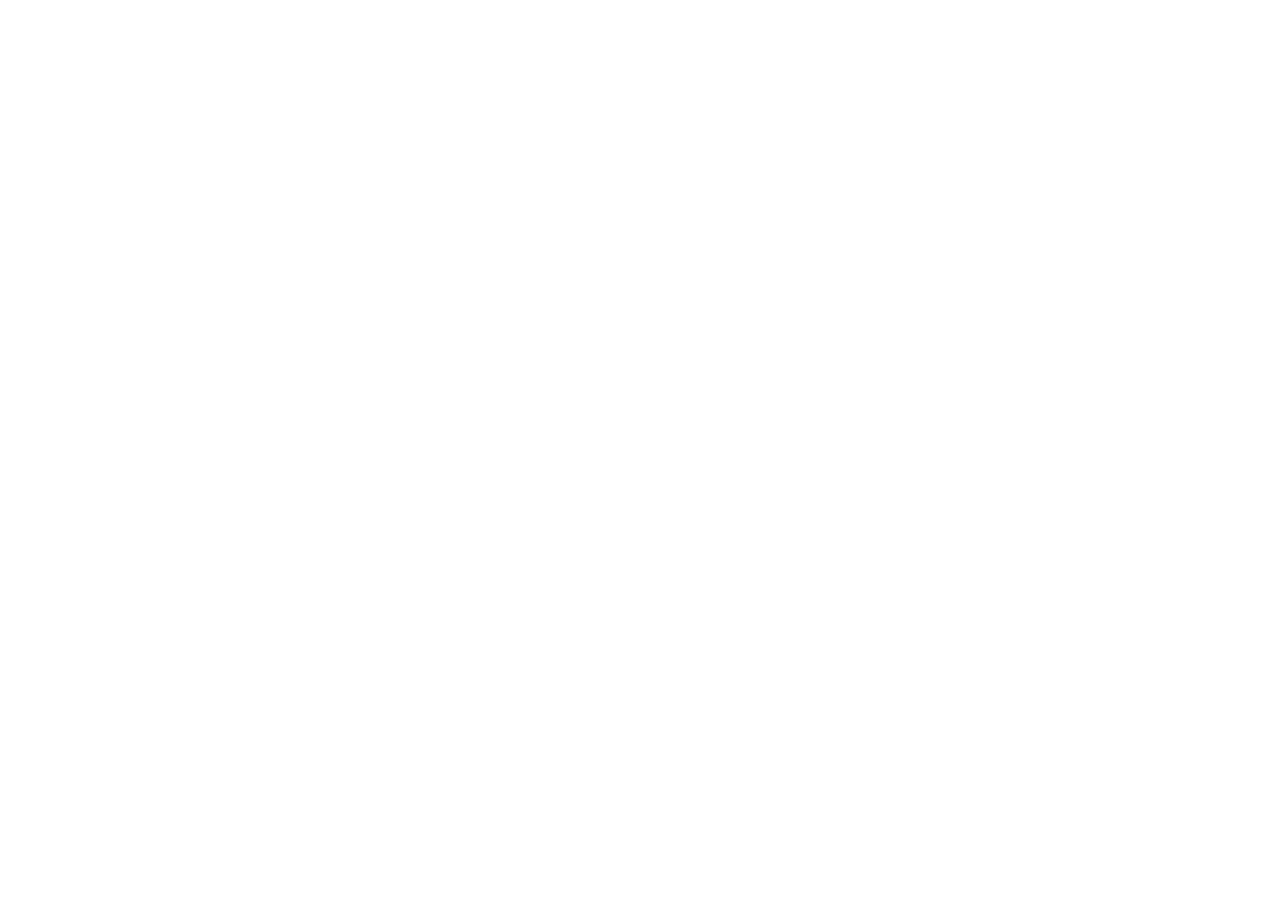
==== commit 26585190: "clean code" ====
--- a/Beer-Project/index.html
+++ b/Beer-Project/index.html
@@ -9,491 +9,49 @@
     integrity="sha256-YcbK69I5IXQftf/mYD8WY0/KmEDCv1asggHpJk1trM8="
     crossorigin="anonymous"></script>
   <link href="https://fonts.googleapis.com/css?family=Roboto:100" rel="stylesheet">
-  <style>
-
-    section {
-      padding-top: 40px;
-    }
-
-    .node {
-      cursor: pointer;
-    }
-
-    .node circle {
-      fill: #fff;
-      stroke: steelblue;
-      stroke-width: 1.5px;
-    }
-
-    .node text {
-      font: 10px sans-serif;
-    }
-
-    .link {
-      fill: none;
-      stroke: #ccc;
-      stroke-width: 1.5px;
-    }
-
-    .glassinfo{
-      width: 600px;
-      /*height: 400px;*/
-      margin: 10 10 10 10;
-      border: 0 0 0 0;
-      display: inline-block;
-
-    }
-
-
-
-    .glassinfo p{
-      display: inline-block;
-      margin-left: auto ;
-      margin-right: auto ;
-      position: relative;
-      padding: 28px 0 0 100px;
-
-    }
-
-    .wrapper {
-      width: 1400px;
-      height: 1000px;
-      margin: 0 auto;
-      position: relative;
-      padding: 28px 0 0 0;
-    }
-
-    .glasses {
-      width: 1400px;
-    /*  display: block;*/
-      margin: auto;
-      margin-left: auto ;
-      margin-right: auto ;
-      position: relative;
-      padding: 28px 0 0 0;
-    }
-
-    .glassicon {
-      display: inline-block;
-      margin-left: auto ;
-      margin-right: auto ;
-      position: relative;
-      padding: 28px 0 0 100px;
-    }
-
-    .instructions {
-        height: 33px
-        padding-top:100px
-
-    }
-
-    p {
-      font-family: Georgia;
-      font-size: 17px;
-      width: 50%;
-      margin-left: auto;
-      margin-right: auto;
-      line-height:23px;
-
-    }
-
-    h1 {
-      font-family: "Roboto", Helvetica, Arial, sans-serif;
-      font-size:53px;
-      text-align: center;
-
-
-    }
-
-    h3 {
-      font-family: "Roboto", Helvetica, Arial, sans-serif;
-      font-size:24px;
-      text-align: center;
-      padding-top: 100px;
-      padding-bottom: 50px;
-
-
-    }
-
-    nav {
-      position: absolute;
-      left: 0;
-      right;
-      0;
-      top: 0px;
-      background: #aa9663;
-      display: block;
-      width: 100%;
-      padding: 4px 20px;
-      height: 40px;
-      z-index: 100;
-    }
-
-    nav a {
-      font-family: "Georgia";
-      font-size: 14px;
-      color: #ffffff;
-      padding: 20px 24px;
-      display: block;
-      float: left;
-      text-decoration: none;
-      margin-right: 4px;
-    }
-
-    nav a:hover,
-    nav a.active {
-      background: white;
-      color: black
-    }
-
-    .fixed {
-      position: fixed;
-      top: 0
-    }
-  </style>
-
-  <title>The Very Many Varieties of Beer</title>
+  <link href="style.css" rel="stylesheet">
+
+  <title>Final version of network visualization</title>
 </head>
 
 <body>
-  <!-- function and effects about nav bar -->
-  <script type="text/javascript">
-    window.onload=function(){
-      //click to scroll to certain place and have different style
-      $('nav a').on('click', function() {
-
-        var scrollAnchor = $(this).attr('data-scroll'),
-            scrollPoint = $('section[data-anchor="' + scrollAnchor + '"]').offset().top - 35;
-
-        $('body,html').animate({
-            scrollTop: scrollPoint
-        }, 500);
-
-        return false;
-      })
-
-      //style of nav bar changes according to the scolled place
-      $(window).scroll(function() {
-          var windscroll = $(window).scrollTop();
-          if (windscroll >= 50) {
-              $('nav').addClass('fixed');
-              $('.wrapper section').each(function(i) {
-                  if ($(this).position().top <= windscroll + 35) {
-                      $('nav a.active').removeClass('active');
-                      $('nav a').eq(i).addClass('active');
-                  }
-              });
-
-          } else {
-              $('nav').removeClass('fixed');
-              $('nav a.active').removeClass('active');
-              $('nav a:first').addClass('active');
-          }
-      });
-    }
-  </script>
-
-  <nav>
-    <a href="#" data-scroll="top">Beer Family</a>
-    <a href="#" data-scroll="WhichGlass">Glasses</a>
-  </nav>
+
+
+
 
   <!-- HTML FOR STRUCTURE IS INSIDE THIS WRAPPER -->
   <div class="wrapper">
 
-    <section id="top" data-anchor="top">
-
-      <h1>The Very Many Varieties of Beer</h1>
-
-        <p>Perhaps you've been known to enjoy a pint or two, but let's be honest, between all that Guinness and red ale, do you know what you're really imbibing?</p>
-
-
-        <p>It's true that unless you're a science fiend, home brewer or brewing aficionado, it can be confusing to wrap your head around the different beer varieties — especially since they're all made of water, malted barley, yeast, and hops. For the most part, beer can be broken down into two major categories: Lagers and Ales.</p>
-
-        <p>According to AllAboutBeer.com, “Beer” refers to any fermented beverage made from grain. <b>Lagers and ales are the two families of beer</b>, distinguished by the type of yeast and the temperature of fermentation. Lagers are fermented at cooler temperatures by so-called “bottom fermenting” yeast. Beers in the lager family need to be conditioned—or “lagered”—somewhere cool for a number of weeks before they are ready to drink. Ales are fermented at warmer temperature by top-fermenting yeast strains, and are ready to drink sooner.</p>
-
-        <div class="instructions">
-          <h3>Click on a either Ale or Lager to find out how beers are related</h3>
-        </div>
-
-        <div class="tree">
-        </div>
-    </section>
-
     <section id="WhichGlass" data-anchor="WhichGlass">
-
-      <h1 style="padding-top: 50px">Which Glass?</h1>
-
-      <p>The shape of a beer glass affects the formation and retention of head and in turn the foam acts as a net of sorts for the beer’s volatiles: compounds—including hop oils, spices, and fermentation byproducts—that evaporate from beer and give it its aroma. That means that a healthy head of foam can help retain volatiles, and using different glassware allows for different levels of head retention, which in turn affects the aroma of your drink.</p>
-
-
-
-
       <div class="glasses" style="padding-bottom: 200px">
-
-        <div class="glassinfo">
-          <img class="glassicon" src="beer-glasses-icons/11.png" alt="Stange" height="9%" width="9%">
-          <p>The <b>stange</b> is a tall, slim, up-and-down glass, and traditionally German style that allows for a tighter concentration of volatiles. This is a good style for more delicate varieties. </p>
-        </div>
-
-        <div class="glassinfo">
-          <img class="glassicon" src="beer-glasses-icons/28.png" alt="Mug" height="12%" width="12%">
-
-          <p>This familiar handled glass makes for easy drinking and allows for plenty of volume, and helps to keep your beer stay cold longer because your hand isn’t directly on the glass. A tankard <b>mug</b> has a thick bottom and straight sides, and the stouter krug mug is curved with a dimpled surface.</p>
-        </div>
-
-        <div class="glassinfo">
-          <img class="glassicon" src="beer-glasses-icons/3.png" alt="Pint Glass" height="9%" width="9%">
-          <p>A shaker, or <b>American pint glass</b>, is tapered with straight sides, and a nonic or British pint has a curved notch about two inches from the rim that makes for easier gripping. An imperial or Irish pint is tapered and curved from the middle up, and usually used for porters and Irish stouts.</p>
-        </div>
-
-        <div class="glassinfo">
-          <img class="glassicon" src="beer-glasses-icons/10.png" alt="Pilsner Glass" height="9%" width="9%">
-          <p>This tall glass showcases carbonation and color, but helps the beer retain its head and enhances its volatiles. It’s the right choice for paler lagers with a lot of carbonation, and unlike a weizen, a true <b>pilsner glass</b> has no curvature.</p>
-        </div>
-
-        <div class="glassinfo">
-          <img class="glassicon" src="beer-glasses-icons/12.png" alt="Snifter" height="9%" width="9%">
-          <p>More commonly associated with brandy, a <b>snifter glass</b> is a good choice for capturing and enhancing aromas and volatiles, making it a solid choice for stronger varieties. You can also swirl these glasses around to release aromas.</p>
-        </div>
-
-        <div class="glassinfo">
-          <img class="glassicon" src="beer-glasses-icons/7.png" alt="Weizen Glass" height="9%" width="9%">
-          <p>The <b>Weizen</b> glass shape, long and widening at the top, is designed for head and volume. It also helps maintain the beer’s aroma. This variety shows off the color and head of wheat beers well, while trapping the sediment often found in them at the narrow bottom of the glass.</p>
-        </div>
-
-        <div class="glassinfo">
-          <img class="glassicon" src="beer-glasses-icons/17.png" alt="Flute" height="9%" width="9%">
-          <p>Just as with champagne, a <b>flute glass</b> enhances and showcases carbonation in a beer. It also allows for the quicker release of volatiles, resulting in a more intense aroma.</p>
-        </div>
-
-        <div class="glassinfo">
-          <img class="glassicon" src="beer-glasses-icons/18.png" alt="Tulip" height="9%" width="9%">
-          <p>With this curvy shape, you get to have a big foamy head while volatiles are captured and enhanced. <b>Tulips</b> are preferred for strong brews or high-gravity beers like tripels and quads.</p>
-        </div>
-
-        <div class="glassinfo">
-          <img class="glassicon" src="beer-glasses-icons/31.png" alt="Oversized Wine Glass" height="12%" width="12%">
-          <p>Yes, a wine glass—a big one. A 22-ounce <b>oversized wine glass</b> is actually great for serving Belgian ales. It can also make do where you might use a tulip or goblet, if you don’t have one on hand.</p>
-        </div>
-
-        <div class="glassinfo">
-          <img class="glassicon" src="beer-glasses-icons/13.png" alt="Goblet" height="9%" width="9%">
-          <p>The wide-mouthed glass is designed to help a beer maintain head, and allows the drinker to take deep sips. <b>Goblets</b> are more delicate, with a longer stem, while chalices are heavier and have thicker walls. Some are scored inside to maintain a certain level of head at the top.</p>
-        </div>
-
-        <div class="instructions">
-
-          <h3>Hover over each glass below to learn which beer corresponds to it</h3>
-        </div>
       </div>
     </section>
 
-    <section class="sources" style="color: #bcbcbc; padding-bottom: 50px;">
-      <h1 style="padding-top: 20px;  font-size: 20px">Sources</h1>
-
-      <p style="font-size: 12px; margin: auto auto auto auto">http://www.foxnews.com/food-drink/2014/02/07/all-different-types-beers-explained.html</p>
-      <p style="font-size: 12px; margin: auto auto auto auto">https://learn.kegerator.com/beer-glasses</p>
-      <p style="font-size: 12px; margin: auto auto auto auto">https://www.pastemagazine.com/blogs/lists/2015/03/10-proper-glass-styles-for-your-favorite-beers.html</p>
-    </section>
-
   </div>
 
-  <!-- D3 FOR FAMILY TREE -->
+
+  <!-- Final Version -->
   <script>
-
-    var margin = {top: 20, right: 120, bottom: 20, left: 120},
-        width = 1360 - margin.right - margin.left,
-        height = 500 - margin.top - margin.bottom;
-
-    var i = 0,
-        duration = 750,
-        root;
-
-    var tree = d3.layout.tree()
-        .size([height, width]);
-
-    var diagonal = d3.svg.diagonal()
-        .projection(function(d) { return [d.y, d.x]; });
-
-    var svg = d3.select("body").selectAll("div.tree").append("svg")
-        .attr("width", width + margin.right + margin.left)
-        .attr("height", height + margin.top + margin.bottom)
-      .append("g")
-        .attr("transform", "translate(" + margin.left + "," + margin.top + ")");
-
-    d3.json("flare2.json", function(error, flare) {
-      if (error) throw error;
-
-      root = flare;
-      root.x0 = height / 2;
-      root.y0 = 0;
-
-      function collapse(d) {
-        if (d.children) {
-          d._children = d.children;
-          d._children.forEach(collapse);
-          d.children = null;
-        }
-      }
-
-      root.children.forEach(collapse);
-      update(root);
-    });
-
-    d3.select(self.frameElement).style("height", "800px");
-
-    function update(source) {
-
-      // Compute the new tree layout.
-      var nodes = tree.nodes(root).reverse(),
-          links = tree.links(nodes);
-
-      // Normalize for fixed-depth.
-      nodes.forEach(function(d) { d.y = d.depth * 180; });
-
-      // Update the nodes…
-      var node = svg.selectAll("g.node")
-          .data(nodes, function(d) { return d.id || (d.id = ++i); });
-
-      // Enter any new nodes at the parent's previous position.
-      var nodeEnter = node.enter().append("g")
-          .attr("class", "node")
-          .attr("transform", function(d) { return "translate(" + source.y0 + "," + source.x0 + ")"; })
-          .on("click", click);
-
-      nodeEnter.append("circle")
-          .attr("class", "tree")
-          .attr("r", 1e-6)
-          .style("fill", function(d) { return d._children ? "lightsteelblue" : "#fff"; });
-
-      nodeEnter.append("text")
-          .attr("x", function(d) { return d.children || d._children ? -10 : 10; })
-          .attr("dy", ".35em")
-          .attr("text-anchor", function(d) { return d.children || d._children ? "end" : "start"; })
-          .text(function(d) { return d.name; })
-          .style("fill-opacity", function(d){
-            if (d.beer == 1){
-              return .1;
-            } else{
-              return 1e-6;
-
-            }
-
-          }
-            )
-
-          ;
-
-      // Transition nodes to their new position.
-      var nodeUpdate = node.transition()
-          .duration(duration)
-          .attr("transform", function(d) { return "translate(" + d.y + "," + d.x + ")"; });
-
-      nodeUpdate.select("circle")
-          .attr("r", 4.5)
-          .style("fill", function(d) {
-            if (d.beer == 1){
-              return "#aa9663"
-            } else{
-              return d._children ? "lightsteelblue" : "#fff"; }
-
-            }
-            )
-          .style("stroke", function(d) {
-            if (d.beer == 1){
-              return "#645326"
-            } else{
-              return "steelblue"; }
-
-            }
-            )
-          ;
-
-      nodeUpdate.select("text")
-          .style("fill-opacity", 1)
-          .style("fill", function(d){
-            if (d.beer == 1){
-              return "#645326";
-            } else{
-              return "black";
-
-            }
-
-          }
-            )
-
-
-          ;
-
-      // Transition exiting nodes to the parent's new position.
-      var nodeExit = node.exit().transition()
-          .duration(duration)
-          .attr("transform", function(d) { return "translate(" + source.y + "," + source.x + ")"; })
-          .remove();
-
-      nodeExit.select("circle")
-          .attr("r", 1e-6);
-
-      nodeExit.select("text")
-          .style("fill-opacity", 1e-6);
-
-      // Update the links…
-      var link = svg.selectAll("path.link")
-          .data(links, function(d) { return d.target.id; });
-
-      // Enter any new links at the parent's previous position.
-      link.enter().insert("path", "g")
-          .attr("class", "link")
-          .attr("d", function(d) {
-            var o = {x: source.x0, y: source.y0};
-            return diagonal({source: o, target: o});
-          });
-
-      // Transition links to their new position.
-      link.transition()
-          .duration(duration)
-          .attr("d", diagonal);
-
-      // Transition exiting nodes to the parent's new position.
-      link.exit().transition()
-          .duration(duration)
-          .attr("d", function(d) {
-            var o = {x: source.x, y: source.y};
-            return diagonal({source: o, target: o});
-          })
-          .remove();
-
-      // Stash the old positions for transition.
-      nodes.forEach(function(d) {
-        d.x0 = d.x;
-        d.y0 = d.y;
-      });
-    }
-
-    // Toggle children on click.
-    function click(d) {
-      if (d.children) {
-        d._children = d.children;
-        d.children = null;
-      } else {
-        d.children = d._children;
-        d._children = null;
-      }
-      update(d);
-    }
-  </script>
-
-
-  <!-- D3 FOR NETWORK OF BEER AND GLASSES -->
-  <script>
+  var title = d3.select("body").selectAll("div.glasses").append("h1")
+      .html("Final Version")
+
     //set up the artboard for visualization
     var width = 1460,
-        height = 700
-    var svg2 = d3.select("body").selectAll("div.glasses").append("svg")
+        height = 900
+
+    var svg = d3.select("body").selectAll("div.glasses").append("svg")
         .attr("width", width)
         .attr("class", "networkgraph")
-        .attr("height", height);
+        .attr("height", height)
+
+    var borderPath = svg.append("rect")
+       			.attr("x", 0)
+       			.attr("y", 0)
+       			.attr("height", height)
+       			.attr("width", width)
+       			.style("stroke", "black")
+       			.style("fill", "none")
+       			.style("stroke-width", 1);
 
     //set the force field
     var force = d3.layout.force()
@@ -503,7 +61,7 @@
         .size([width, height]);
 
     //base on the json data to  do visualization
-    d3.json("graphFile3.json", function(json) {
+    d3.json("beerData.json", function(json) {
 
       //add attributes named "source"/"target" to inherit "source_id"/"target_id"
         json.links.forEach(function(d){
@@ -518,14 +76,14 @@
             .start();
 
       // draw lines to represent each link (the D3 way of adding/appending new elements)
-        var link = svg2.selectAll(".link")
+        var link = svg.selectAll(".link")
             .data(json.links)
           .enter().append("line")
             .attr("class", "link")
           .style("stroke-width", function(d) { return Math.sqrt(d.weight); });
 
       //create groups for nodes, and enable 3 basic effects (functions) on them
-        var node = svg2.selectAll(".node")
+        var node = svg.selectAll(".node")
             .data(json.nodes)
           .enter().append("g")
             .attr("class", "node")
@@ -535,21 +93,18 @@
               }
               return 'none';
             })
-            .attr("class2", function(d){
+            .attr("sourceID", function(d){
               return d.source_id;
             })
-            .on("mouseover", mouseover)
+            .on("mouseover", mouseoverNodes)
             .on("mouseout", mouseout)
-            .on("click",click)
+            .on("click",clickNodes)
             .call(force.drag);
 
       //draw circle in each node group
         node.append("circle")
         //DEPENDING ON 'GROUP' SIZE, THE RADIUS OF THE CIRCLE IS LARGER
-        //MAKES THE CLASS NAME OF EACH CIRCLE EQUAL TO THE NAME OF THE BEER
-          .attr("class", function(d){
-            return d.name;
-          })
+          .attr("class", "finalVersion")
           .attr("r", function(d) {
 
             if (d.group == 1){
@@ -579,6 +134,7 @@
       //add text in each node group
         node.append("text")
             // PLACEMENT OF THE TEXT IN RELATION TO THE NODE
+            .attr("class","nodeText finalVersion")
             .style("font-size","10px")
             .attr("dx",function(d) {
               if (d.name == "Lager"){
@@ -618,48 +174,46 @@
         //add image and name of each glass at the side showcase, and enable 2 basic effects on them
           var counter = 0
           var colorCounter = 0
-          var x = 15
-          var y = 0
+          var x = 30
+          var y
 
           for (glass in glassIcons){
 
             if (counter <= 4){
-              y = counter * 145
+              y = counter * 175 + 20
             }
             else{
-              x = 115;
-              y = 0
+              x = 150;
+              y = 20
               counter = 0;
             }
             counter ++;
 
             //append beer color rectangle first in order to be behind the icon
-            svg2.append("rect")
+            svg.append("rect")
               .attr("x", x + 5)
               .attr("y", y + 5)
               .attr("width", "95px")
               .attr("height", "95px")
               .attr("fill", beerColors[colorCounter])
-              .attr("class", glassIcons[glass][0] + "beercolor")
-              .on("mouseover", mouseoverGlass)
-              .on("mouseout", mouseout);
+              .attr("id", glassIcons[glass][0] + "beercolor");
+
+            colorCounter++;
 
             //append white rectangle to cover colored rect
-            svg2.append("rect")
+            svg.append("rect")
               .attr("x", x + 5)
               .attr("y", y + 5)
               .attr("width", "95px")
               .attr("height", "95px")
               .attr("fill", "#ffffff")
-              .attr("class", glassIcons[glass][0] + "whiterect")
-              .on("mouseover", mouseoverGlass)
-              .on("mouseout", mouseout);
-
-              colorCounter++;
-
-            svg2.append("image")
+              .attr("id", glassIcons[glass][0] + "whiterect")
+              .attr("class", "transformableRect");
+
+
+            svg.append("image")
               .attr("xlink:href", function(d) { return "beer-glasses-icons/" + glassIcons[glass][0] + ".png"; })
-              .attr("class", glassIcons[glass][0])
+              .attr("id", glassIcons[glass][0])
               .attr("x", x)
               .attr("y", y)
               .attr("width", "100px")
@@ -667,7 +221,7 @@
               .on("mouseover", mouseoverGlass)
               .on("mouseout", mouseout);
 
-            svg2.append("text")
+            svg.append("text")
               .text(glassIcons[glass][1])
               .attr("x", x + 0)
               .attr("y", y + 115)
@@ -677,162 +231,176 @@
 
           }
 
-      //define functions for images of glass types
-        function mouseoverGlass(){
-          var glassesString = d3.select(this).attr("class")
-
+
+
+      function mouseoverNodes(){
+        // Step1: mouseover to highlight the node itself
+          // Step1.1: highlight the circle
+          d3.select(this).select("circle")
+          .transition()
+          .duration(50)
+          .style("fill","#99fd17")
+          .attr("r", function(d) {
+
+            if (d.group == 1){
+              return 52;
+
+            } else if (d.group == 2){
+              return 15;
+
+            } else if (d.group == 3){
+              return 10;
+
+            } else if (d.group == 4){
+              return 8;
+
+            } else if (d.group == 5){
+              return 5;
+
+            } else {
+              return 1;
+            }
+          });
+
+          //Step1.2: highlight the text
+          d3.select(this).select("text")
+          .style("font-size","100%")
+        }
+
+
+      function mouseout(){
+        // Step2: return nodes(circles and texts) to normal size and color
+          // Step2.1: return circles
+          d3.select(".networkgraph").selectAll("circle").filter(".finalVersion")
+          .style("fill","white")
+          .attr("r", function(d) {
+
+            if (d.group == 1){
+              return 50;
+
+            } else if (d.group == 2){
+              return 10;
+
+            } else if (d.group == 3){
+              return 6;
+
+            } else if (d.group == 4){
+              return 4;
+
+            } else if (d.group == 5){
+              return 2;
+
+            } else if (d.group == 6){
+              return 1;
+
+            } else {
+              return 4.5;
+
+            }
+          })
+
+          // Step2.2: return texts
+          d3.select(".networkgraph").selectAll(".nodeText").filter(".finalVersion")
+          .style("font-size","10px")
+
+        // Step5: return glasses to empty
+          d3.selectAll(".transformableRect")
+            .transition()
+            .duration(900)
+            .attr("height", "95px")
+      }
+
+
+      function mouseoverGlass(){
+        //Step3: mouseover glass to highlight associated nodes
+          var glassesString = d3.select(this).attr("id")
           d3.selectAll("g.node[glassTypes*="+ glassesString +" i]").select("circle")
             .style("fill","#99fd17")
             .transition()
             .duration(50)
             .attr("r", 10)
-        }
-
-      //define functions for nodes
-        //click a node to highlight its related glass type(s) and ancestrous nodes
-        function click(){
-
-          //Click to highlight the related glass type(s)
-
-            // RETRIEVES THE BEER GLASS STRING FROM THE NODE
-            var glassesString = d3.select(this).attr("glassTypes")
-
-            //CREATE DICT FROM STRING AND BREAK STRING ON EVERY PIPE
-            var beerGlassList = glassesString.split('|')
-
-            for (beer in beerGlassList){
-              d3.selectAll("rect").filter("."+ beerGlassList[beer].split(' ')[0].toLowerCase() + "whiterect")
-              .transition()
-              .duration(900)
-              .attr("height", "5px")
-            }
-
-          //Click to highlight all ancestrous nodes
-            //get information about the clicked node
-            var clickedName = d3.select(this).select('text')[0][0].innerHTML;
-            var clickedId = d3.select(this)[0][0].__data__.index;
-            var clickedGroup = d3.select(this)[0][0].__data__.group;
-
-            //add every nodes to highlight into a list
-            var glowIdList = [clickedId];
-            for(i = clickedGroup; i > 1; i --){
-              clickedId = json.links[clickedId - 2].source_id;
-              glowIdList.push(clickedId);
-            }
-
-            //activate effect (color and size) on every node in the list
-            for(var i = 0; i < glowIdList.length; i++){
-              var selector = "[class2='" + glowIdList[i] + "']";
-
-              d3.select(selector).select("circle")
-              .transition()
-              .duration(50)
-              .style("fill","#99fd17")
-              .attr("r", function(d) {
-
-                  if (d.group == 1){
-                    return 52;
-
-                  } else if (d.group == 2){
-                    return 15;
-
-                  } else if (d.group == 3){
-                    return 10;
-
-                  } else if (d.group == 4){
-                    return 8;
-
-                  } else if (d.group == 5){
-                    return 5;
-
-                  } else {
-                    return 1;
-                  }
-                });
-
-              //settings about the transition effect
-              d3.select(selector).select("text")
-              .transition()
-              .duration(50)
-              .style("font-size","100%")
-            }
-        }
-
-
-        //mouseover to highlight the node itself
-        function mouseover(){
-
-          d3.select(this).select("circle")
+
+        //Step4: mouseover to fill the glass
+          var glass = d3.select(this).attr("id")
+          d3.selectAll(".transformableRect").filter("#" + glass + "whiterect")
           .transition()
-          .duration(50)
-          .style("fill","#99fd17")
-          .attr("r", function(d) {
-
-            if (d.group == 1){
-              return 52;
-
-            } else if (d.group == 2){
-              return 15;
-
-            } else if (d.group == 3){
-              return 10;
-
-            } else if (d.group == 4){
-              return 8;
-
-            } else if (d.group == 5){
-              return 5;
-
-            } else {
-              return 1;
-            }
-          });
-          d3.select(this).select("text")
-          .style("font-size","100%")
-        }
-
-
-        //mouseout to inactivate all effects
-        function mouseout(){
-          // Return galsses to empty
-            d3.selectAll("rect")
-              .transition()
-              .duration(900)
-              .attr("height", "95px")
-
-          // Retuen nodes(circles and texts) to normal size and color
-            d3.selectAll(".glassName").remove()
-            d3.select(".networkgraph").selectAll("circle")
-            .style("fill","white")
+          .duration(900)
+          .attr("height", "5px")
+      }
+
+
+      function clickNodes(){
+
+        //Step6: Click to highlight the related glass type(s)
+
+          // RETRIEVES THE BEER GLASS STRING FROM THE NODE
+          var glassesString = d3.select(this).attr("glassTypes")
+
+          //CREATE DICT FROM STRING AND BREAK STRING ON EVERY PIPE
+          var beerGlassList = glassesString.split('|')
+
+          for (beer in beerGlassList){
+            d3.selectAll(".transformableRect").filter("#"+ beerGlassList[beer].split(' ')[0].toLowerCase() + "whiterect")
+            .transition()
+            .duration(900)
+            .attr("height", "5px")
+          }
+
+        //Step7: Click to highlight all ancestral nodes
+          //Step7.1: get information about the clicked node
+          var clickedName = d3.select(this).select('text')[0][0].innerHTML;
+          var clickedId = d3.select(this)[0][0].__data__.index;
+          var clickedGroup = d3.select(this)[0][0].__data__.group;
+
+          // var clikedTest1 = d3.select(this)
+          // console.log(clikedTest1);
+
+          //Step7.2: add its ancestral nodes to highlight into a list
+          // when you click a node, get the source ID, find the link that ends with that source ID node, find the start point of that link which is the parent node
+          var glowIdList = [clickedId];
+          for(i = clickedGroup; i > 1; i --){
+            clickedId = json.links[clickedId - 2].source_id;
+            console.log(json.links[clickedId])
+            glowIdList.push(clickedId);
+          }
+
+          //Step7.3: activate effect (color and size) on every node (circles and texts) in the list
+          for(var i = 0; i < glowIdList.length; i++){
+            var selector = "[sourceID='" + glowIdList[i] + "']";
+
+            d3.select(selector).select("circle").filter(".finalVersion")
+            .transition()
+            .duration(50)
+            .style("fill","#99fd17")
             .attr("r", function(d) {
 
               if (d.group == 1){
-                return 50;
+                return 52;
 
               } else if (d.group == 2){
+                return 15;
+
+              } else if (d.group == 3){
                 return 10;
 
-              } else if (d.group == 3){
-                return 6;
-
               } else if (d.group == 4){
-                return 4;
+                return 8;
 
               } else if (d.group == 5){
-                return 2;
-
-              } else if (d.group == 6){
+                return 5;
+
+              } else {
                 return 1;
-
-              } else {
-                return 4.5;
-
               }
-            })
-
-            d3.select(".networkgraph").selectAll("text")
-            .style("font-size","10px")
-        }
+            });
+
+            d3.select(selector).select("text")
+            .transition()
+            .duration(50)
+            .style("font-size","100%")
+          }
+      }
+
 
       //turn on the forces
         force.on("tick", function() {
@@ -844,7 +412,6 @@
           node.attr("transform", function(d) { return "translate(" + d.x + "," + d.y + ")"; });
         });
     });
-
-</script>
+  </script>
 
 </body>
